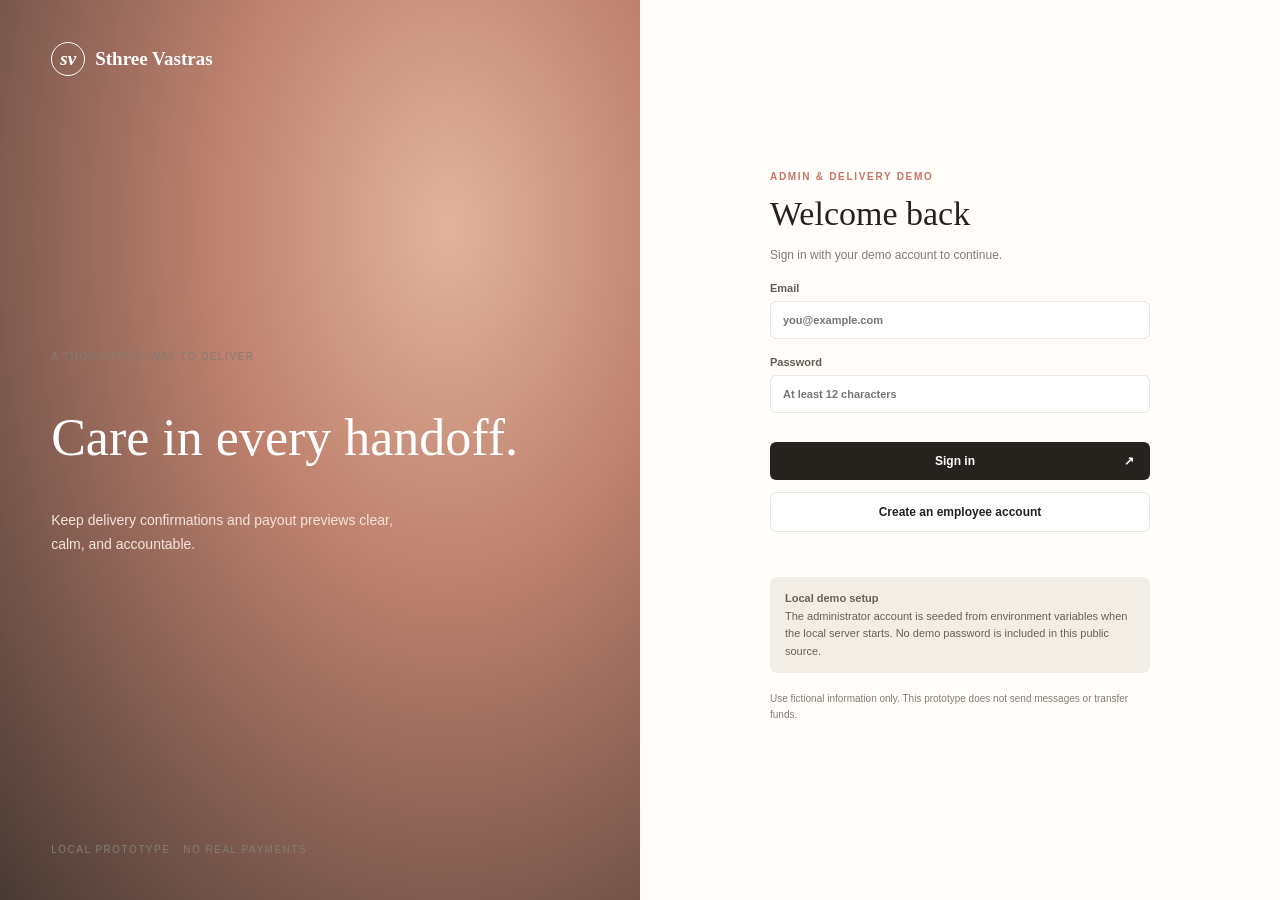
==== admin-prototype/public/index.html @ 9cb05a46 "Add admin and delivery demo interface" ====
<!doctype html><html lang="en"><head><meta charset="utf-8"><meta name="viewport" content="width=device-width,initial-scale=1"><meta name="theme-color" content="#f8f6f1"><title>Sthree Vastras · Admin & Delivery Demo</title><style>
:root{--ink:#26231f;--muted:#827d74;--cream:#f8f6f1;--paper:#fffefa;--line:#eae6dd;--rose:#c87364;--rose-pale:#f6e7e0;--green:#687558;--serif:Georgia,'Times New Roman',serif;--sans:Arial,sans-serif}*{box-sizing:border-box}body{margin:0;background:var(--cream);color:var(--ink);font:14px var(--sans)}button,input{font:inherit}button{cursor:pointer;color:inherit;border:0}button:focus-visible,input:focus-visible{outline:2px solid var(--rose);outline-offset:2px}.hidden{display:none!important}.brand{font:600 19px var(--serif);display:flex;gap:10px;align-items:center}.mark{border:1px solid;border-radius:50%;width:34px;height:34px;display:grid;place-items:center;font-style:italic}.auth{min-height:100vh;display:grid;grid-template-columns:1fr 1fr;background:var(--paper)}.art{padding:42px 8%;display:flex;flex-direction:column;justify-content:space-between;color:white;background:radial-gradient(ellipse at 70% 25%,#e2b49b,#bd806d 38%,#493a34 100%)}.art h1{font:52px/1.1 var(--serif);max-width:470px}.art p{color:#f5e5db;line-height:1.7;max-width:350px}.art .small{font-size:10px;letter-spacing:1.5px;text-transform:uppercase}.login-wrap{display:grid;place-items:center;padding:35px}.login{max-width:380px;width:100%}.eyebrow{font-size:10px;letter-spacing:1.7px;color:var(--rose);font-weight:bold}.login h2,.title{font:34px var(--serif);margin:12px 0 5px}.muted{color:var(--muted);line-height:1.7;font-size:12px}.label{display:block;font-size:11px;margin:17px 0;color:#615c54;font-weight:bold}.label input{display:block;width:100%;margin-top:7px;padding:12px;border:1px solid var(--line);background:white;border-radius:6px}.btn{padding:12px 16px;border-radius:6px;font-size:12px;font-weight:bold}.dark{background:var(--ink);color:white}.light{background:white;border:1px solid var(--line)}.rose{background:var(--rose);color:white}.danger{background:#f9e9e5;color:#9d4539}.full{width:100%;margin-top:12px}.demo-note,.notice{padding:13px 15px;background:#f3eee5;border-radius:7px;font-size:11px;color:#686055;line-height:1.6;margin:18px 0}.error{color:#a4473c;min-height:16px;font-size:11px}.shell{min-height:100vh}.side{position:fixed;inset:0 auto 0 0;width:230px;padding:25px 18px;background:#fbfaf6;border-right:1px solid var(--line);display:flex;flex-direction:column}.side .brand{margin:0 5px 38px}.nav{width:100%;padding:12px;border-radius:7px;background:transparent;text-align:left;margin:3px 0;color:#716c64;font-size:12px}.nav:hover,.nav.active{background:#f2eee6;color:var(--ink);font-weight:bold}.side-bottom{margin-top:auto;border-top:1px solid var(--line);padding-top:12px}.main{margin-left:230px}.top{height:66px;display:flex;align-items:center;justify-content:space-between;padding:0 4%;border-bottom:1px solid var(--line);background:#fffefa;position:sticky;top:0;z-index:2}.user-chip{font-size:11px;color:var(--muted)}.content{max-width:1160px;margin:auto;padding:36px 4%}.title{font-size:32px}.sub{color:var(--muted);font-size:12px;line-height:1.7;margin:0 0 22px}.grid{display:grid;grid-template-columns:repeat(3,1fr);gap:14px}.stat,.panel{background:var(--paper);border:1px solid var(--line);border-radius:8px;padding:20px}.stat span{color:var(--muted);font-size:11px}.stat strong{display:block;font:25px var(--serif);margin-top:10px}.cols{display:grid;grid-template-columns:1.1fr .9fr;gap:16px;margin-top:16px}.panel h3{font:19px var(--serif);margin:0 0 14px}.panel p{font-size:12px;line-height:1.8;color:var(--muted)}.table{width:100%;border-collapse:collapse;font-size:11px}.table td,.table th{text-align:left;padding:12px 8px;border-bottom:1px solid #f0ece5}.table th{color:var(--muted);font-weight:normal}.person{display:flex;align-items:center;gap:10px}.avatar{width:34px;height:34px;display:grid;place-items:center;border-radius:50%;background:var(--rose-pale);color:#884f43;font:16px var(--serif)}.person b,.person small{display:block}.person small{font-size:10px;color:var(--muted);margin-top:4px}.status{display:inline-block;padding:5px 8px;background:#eff1e8;border-radius:30px;color:#687558;font-size:10px}.list{display:grid;gap:10px}.delivery{padding:15px;border:1px solid var(--line);background:white;border-radius:8px;display:flex;align-items:center;gap:13px;text-align:left}.delivery:hover{border-color:var(--rose)}.delivery .info{flex:1}.delivery b,.delivery small{display:block}.delivery small{color:var(--muted);margin-top:5px;font-size:10px}.delivery .arrow{color:var(--rose);font-size:20px}.field{margin:15px 0}.field label{font-size:11px;font-weight:bold;color:#615c54}.field input{display:block;width:100%;max-width:420px;margin-top:7px;padding:12px;border:1px solid var(--line);border-radius:6px;background:white}.pin{max-width:250px!important;text-align:center;font-size:24px;letter-spacing:9px}.otp-wrap{max-width:420px;margin:20px auto;text-align:center}.keypad{display:grid;grid-template-columns:repeat(3,1fr);gap:8px;margin-top:17px}.keypad button{padding:14px;background:white;border:1px solid var(--line);border-radius:7px;font-size:17px}.keypad button:hover{background:#f5eee8}.badge{display:inline-block;background:var(--rose-pale);color:#884f43;border-radius:30px;padding:6px 9px;font-size:10px;font-weight:bold}.warning{border-left:3px solid var(--rose);padding:10px 13px;background:#fcf5f1;font-size:11px;line-height:1.65;color:#76534a;margin:15px 0}.toast{position:fixed;bottom:20px;left:50%;transform:translateX(-50%);padding:12px 17px;background:#2d2925;color:white;border-radius:6px;font-size:11px;z-index:5}.small{font-size:10px;color:var(--muted);line-height:1.6}.split{display:flex;align-items:center;gap:8px;margin:16px 0}.bar{height:12px;border-radius:10px;overflow:hidden;display:flex;flex:1;background:#eee}.bar i{background:#b87361}.bar b{background:#8c9774}.actions{display:flex;gap:8px;flex-wrap:wrap}.hamb{display:none}
@media(max-width:850px){.side{width:200px}.main{margin-left:200px}.cols{grid-template-columns:1fr}.grid{grid-template-columns:repeat(2,1fr)}}@media(max-width:640px){.auth{display:block}.art{display:none}.login-wrap{min-height:100vh;padding:22px}.side{display:none}.main{margin:0}.top{height:58px;padding:0 16px}.content{padding:24px 16px}.grid{grid-template-columns:1fr}.title{font-size:29px}.table th:nth-child(2),.table td:nth-child(2){display:none}.hamb{display:inline-block;background:transparent}.cols{grid-template-columns:1fr}}
</style></head><body>
<div id="auth" class="auth"><section class="art"><div class="brand"><span class="mark">sv</span>Sthree Vastras</div><div><span class="small">A thoughtful way to deliver</span><h1>Care in every handoff.</h1><p>Keep delivery confirmations and payout previews clear, calm, and accountable.</p></div><span class="small">Local prototype · no real payments</span></section><section class="login-wrap"><form id="login" class="login"><span class="eyebrow">ADMIN & DELIVERY DEMO</span><h2 id="authTitle">Welcome back</h2><p class="muted" id="authIntro">Sign in with your demo account to continue.</p><div id="nameWrap" class="hidden"><label class="label">Name<input name="name" autocomplete="name" maxlength="60" placeholder="Your name"></label></div><label class="label">Email<input name="email" type="email" required autocomplete="username" placeholder="you@example.com"></label><label class="label">Password<input name="password" type="password" required autocomplete="current-password" minlength="10" placeholder="At least 12 characters"></label><button class="btn dark full" id="authSubmit">Sign in <span style="float:right">↗</span></button><button class="btn light full" type="button" id="authMode">Create an employee account</button><p id="authError" class="error"></p><div id="adminNote" class="demo-note"><b>Local demo setup</b><br>The administrator account is seeded from environment variables when the local server starts. No demo password is included in this public source.</div><p class="small">Use fictional information only. This prototype does not send messages or transfer funds.</p></form></section></div>
<div id="shell" class="shell hidden"><aside class="side"><div class="brand"><span class="mark">sv</span>Sthree Vastras</div><button class="nav active" data-page="home">⌂ &nbsp; Home</button><button class="nav" data-page="deliveries">♧ &nbsp; Deliveries</button><button class="nav admin-only hidden" data-page="admin">▤ &nbsp; Admin people</button><button class="nav admin-only hidden" data-page="payout">◈ &nbsp; Payout settings</button><div class="side-bottom"><button class="nav" data-page="settings">⚙ &nbsp; Settings</button><button class="nav" id="logout">↪ &nbsp; Log out</button></div></aside><main class="main"><header class="top"><button class="hamb" id="menu">☰</button><span id="breadcrumb">Home</span><span class="user-chip" id="userChip"></span></header><div class="content" id="view"></div></main></div><div id="toast" class="toast hidden"></div>
<script>
const $=s=>document.querySelector(s), esc=s=>String(s??'').replace(/[&<>"']/g,c=>({'&':'&amp;','<':'&lt;','>':'&gt;','"':'&quot;',"'":'&#39;'}[c]));let me=null, page='home', challenge=null, typed='';
async function api(url,data){const r=await fetch(url,{method:data?'POST':'GET',headers:data?{'content-type':'application/json'}:{},body:data?JSON.stringify(data):undefined,credentials:'same-origin'});const d=await r.json();if(!r.ok)throw Error(d.error||'Something went wrong.');return d}function notify(s){const t=$('#toast');t.textContent=s;t.classList.remove('hidden');setTimeout(()=>t.classList.add('hidden'),2600)}function heading(t,d){return `<h1 class="title">${esc(t)}</h1><p class="sub">${esc(d)}</p>`}function nav(p){page=p;document.querySelectorAll('.nav[data-page]').forEach(b=>b.classList.toggle('active',b.dataset.page===p));render()}
function authUI(){const yes=!!me;$('#auth').classList.toggle('hidden',yes);$('#shell').classList.toggle('hidden',!yes);if(yes){$('#userChip').textContent=me.email+' · '+me.role;document.querySelectorAll('.admin-only').forEach(b=>b.classList.toggle('hidden',me.role!=='admin'));nav('home')}}
let signingUp=false;$('#authMode').onclick=()=>{signingUp=!signingUp;$('#nameWrap').classList.toggle('hidden',!signingUp);$('#authTitle').textContent=signingUp?'Create an account':'Welcome back';$('#authIntro').textContent=signingUp?'New accounts have employee access.':'Sign in with your demo account to continue.';$('#authSubmit').textContent=signingUp?'Create account ↗':'Sign in ↗';$('#authMode').textContent=signingUp?'Back to sign in':'Create an employee account';$('#adminNote').classList.toggle('hidden',signingUp);$('#login [name=password]').minLength=signingUp?12:10;$('#authError').textContent=''};$('#login').onsubmit=async e=>{e.preventDefault();$('#authError').textContent='';const f=new FormData(e.currentTarget);try{const d=await api(signingUp?'/api/signup':'/api/login',{name:f.get('name'),email:f.get('email'),password:f.get('password')});me=d.user;authUI()}catch(err){$('#authError').textContent=err.message}};
$('#logout').onclick=async()=>{try{await api('/api/logout',{})}catch{}me=null;challenge=null;authUI()};$('#menu').onclick=()=>$('.side').style.display=$('.side').style.display==='flex'?'none':'flex';document.querySelectorAll('.nav[data-page]').forEach(b=>b.onclick=()=>nav(b.dataset.page));
function render(){if(!me)return;$('#breadcrumb').textContent=page==='otp'?'Confirm delivery':page==='admin'?'Admin · People':page==='payout'?'Payout settings':page[0].toUpperCase()+page.slice(1);const v=$('#view');if(page==='home'){v.innerHTML=heading('Good day, '+(me.role==='admin'?'administrator':'team member'),'A quick view of your delivery work and demo payout rules.')+`<div class="grid"><div class="stat"><span>Deliveries in progress</span><strong>03</strong></div><div class="stat"><span>OTP confirmations</span><strong>Demo only</strong></div><div class="stat"><span>Payment status</span><strong>Not connected</strong></div></div><div class="cols"><section class="panel"><h3>Today’s deliveries</h3><div id="homeList" class="list"><span class="small">Loading demo deliveries…</span></div><br><button class="btn light" onclick="nav('deliveries')">View all deliveries ↗</button></section><section class="panel"><h3>Demo payout rule</h3><span class="badge">DEMO ONLY</span><div class="split"><span>Admin 90%</span><div class="bar"><i style="width:90%"></i><b style="width:10%"></b></div><span>10%</span></div><p>This preview shows an example allocation only. It does not calculate or move real money.</p><button class="btn light" onclick="nav('payout')">View payout settings</button></section></div>`;loadHome()}
else if(page==='deliveries'){v.innerHTML=heading('Delivery people','Choose a delivery to start its simulated OTP confirmation.')+`<div class="notice"><b>Simulation:</b> no SMS or email is sent. A demo code appears here for local testing.</div><div class="list" id="deliveryList"><span class="small">Loading demo deliveries…</span></div>`;loadDeliveries('deliveryList')}
else if(page==='otp'){if(!challenge){nav('deliveries');return}v.innerHTML=heading('Confirm handoff',`Enter the demo OTP for ${challenge.person.name}.`)+`<section class="panel otp-wrap"><span class="badge">DEMO CODE: ${esc(challenge.demoCode||'Unavailable')}</span><p class="muted">This code is shown only in local demo mode. No message is sent.</p><div class="field"><input id="pin" class="pin" inputmode="numeric" maxlength="6" aria-label="Six digit demo code" placeholder="••••••" value="${esc(typed)}"></div><div class="keypad">${['1','2','3','4','5','6','7','8','9','⌫','0','Clear'].map(k=>`<button type="button" data-key="${k}">${k}</button>`).join('')}</div><div class="actions" style="justify-content:center;margin-top:14px"><button class="btn dark" id="confirm">Confirm delivery</button><button class="btn light" id="cancelOtp">Cancel</button></div><p class="error" id="otpError"></p></section>`;document.querySelectorAll('[data-key]').forEach(b=>b.onclick=()=>{const k=b.dataset.key;if(k==='Clear')typed='';else if(k==='⌫')typed=typed.slice(0,-1);else if(typed.length<6)typed+=k;$('#pin').value=typed});$('#pin').oninput=e=>{typed=e.target.value.replace(/\D/g,'').slice(0,6);e.target.value=typed};$('#cancelOtp').onclick=()=>{challenge=null;typed='';nav('deliveries')};$('#confirm').onclick=async()=>{try{await api('/api/otp/verify',{id:challenge.id,code:typed});challenge=null;typed='';nav('home');notify('Demo delivery confirmed.')}catch(err){$('#otpError').textContent=err.message}}}
else if(page==='admin'){if(me.role!=='admin'){nav('home');return}v.innerHTML=heading('People & access','Review demo accounts and suspend access when needed.')+`<div class="warning">Admin actions are enforced by the local server for this prototype. Account records are in memory and reset when it restarts.</div><section class="panel"><h3>Registered people</h3><div id="peopleTable">Loading…</div></section>`;loadPeople()}
else if(page==='payout'){if(me.role!=='admin'){nav('home');return}v.innerHTML=heading('Payout settings','A non-sensitive preview of the demo payout destination.')+`<div class="grid"><div class="stat"><span>Admin allocation</span><strong>90%</strong></div><div class="stat"><span>Employee allocation</span><strong>10%</strong></div><div class="stat"><span>Transfer status</span><strong>Disabled</strong></div></div><div class="cols"><section class="panel"><h3>Demo destination</h3><span class="badge">PLACEHOLDER ONLY</span><p>Bank partner<br><b>Demo Bank</b><br>Account ending ···· <b>4829</b></p><div class="field"><label for="last4">Change displayed last four digits</label><input id="last4" maxlength="4" inputmode="numeric" placeholder="4 digits only"></div><button id="saveLast4" class="btn dark">Save demo display</button><p id="saveInfo" class="small">Only the last four display digits are kept in server memory. No full account number, routing code, or bank credentials are accepted.</p></section><section class="panel"><h3>Example allocation</h3><div class="split"><span>Admin 90%</span><div class="bar"><i style="width:90%"></i><b style="width:10%"></b></div><span>Employee 10%</span></div><p>The split is a demonstration rule. No transfer, payout instruction, or payment-provider request is made.</p><button class="btn light" id="provider">Payment provider placeholder</button></section></div>`;$('#saveLast4').onclick=async()=>{try{const val=$('#last4').value;if(!/^\d{4}$/.test(val))throw Error('Enter exactly four digits.');const d=await api('/api/payout/last4',{last4:val});$('#saveInfo').textContent='Demo display updated to •••• '+d.last4+'. This value is held in memory only.';notify('Demo display updated.')}catch(err){$('#saveInfo').textContent=err.message}};$('#provider').onclick=()=>notify('Connect a regulated payment provider on a secure backend.')}
else if(page==='settings'){v.innerHTML=heading('Settings','Switch accounts or end this session.')+`<div class="cols"><section class="panel"><h3>Current account</h3><p>${esc(me.email)}<br>Role: ${esc(me.role)}</p><button class="btn light" id="switch">Switch account</button></section><section class="panel"><h3>Session</h3><p>Secure, HTTP-only local session cookie. Account data is held in memory and cleared when the server stops.</p><button class="btn danger" id="logout2">Log out</button></section></div>`;$('#switch').onclick=()=>$('#logout').click();$('#logout2').onclick=()=>$('#logout').click()}}
function deliveryCard(d){return `<button class="delivery" data-delivery="${esc(d.id)}"><span class="avatar">${esc(d.name[0])}</span><span class="info"><b>${esc(d.name)}</b><small>${esc(d.item)} · ${esc(d.state)}</small></span><span class="arrow">›</span></button>`}
async function loadDeliveries(target){try{const d=await api('/api/deliveries');const el=$('#'+target);if(el)el.innerHTML=d.deliveries.map(deliveryCard).join('');document.querySelectorAll('[data-delivery]').forEach(b=>b.onclick=async()=>{try{challenge=await api('/api/otp/start',{id:b.dataset.delivery});typed='';nav('otp')}catch(err){notify(err.message)}})}catch(err){notify(err.message)}}
async function loadHome(){try{const d=await api('/api/deliveries');$('#homeList').innerHTML=d.deliveries.slice(0,2).map(deliveryCard).join('');document.querySelectorAll('[data-delivery]').forEach(b=>b.onclick=async()=>{try{challenge=await api('/api/otp/start',{id:b.dataset.delivery});typed='';nav('otp')}catch(err){notify(err.message)}})}catch{}}
async function loadPeople(){try{const d=await api('/api/admin/people');$('#peopleTable').innerHTML=`<table class="table"><thead><tr><th>Person</th><th>Role</th><th>Status</th><th>Action</th></tr></thead><tbody>${d.people.map(u=>`<tr><td>${esc(u.email)}</td><td>${esc(u.role)}</td><td>${u.banned?'Suspended':'Active'}</td><td>${u.role==='admin'?'—':`<button class="btn ${u.banned?'light':'danger'}" data-ban="${esc(u.email)}" data-next="${u.banned?'false':'true'}">${u.banned?'Restore':'Ban'}</button>`}</td></tr>`).join('')}</tbody></table>`;document.querySelectorAll('[data-ban]').forEach(b=>b.onclick=async()=>{if(!confirm((b.dataset.next==='true'?'Ban ':'Restore ')+b.dataset.ban+'?'))return;try{await api('/api/admin/ban',{email:b.dataset.ban,banned:b.dataset.next==='true'});loadPeople()}catch(e){notify(e.message)}})}catch(e){$('#peopleTable').textContent=e.message}}
(async()=>{try{const d=await api('/api/me');me=d.user;authUI()}catch{}})();
</script></body></html>
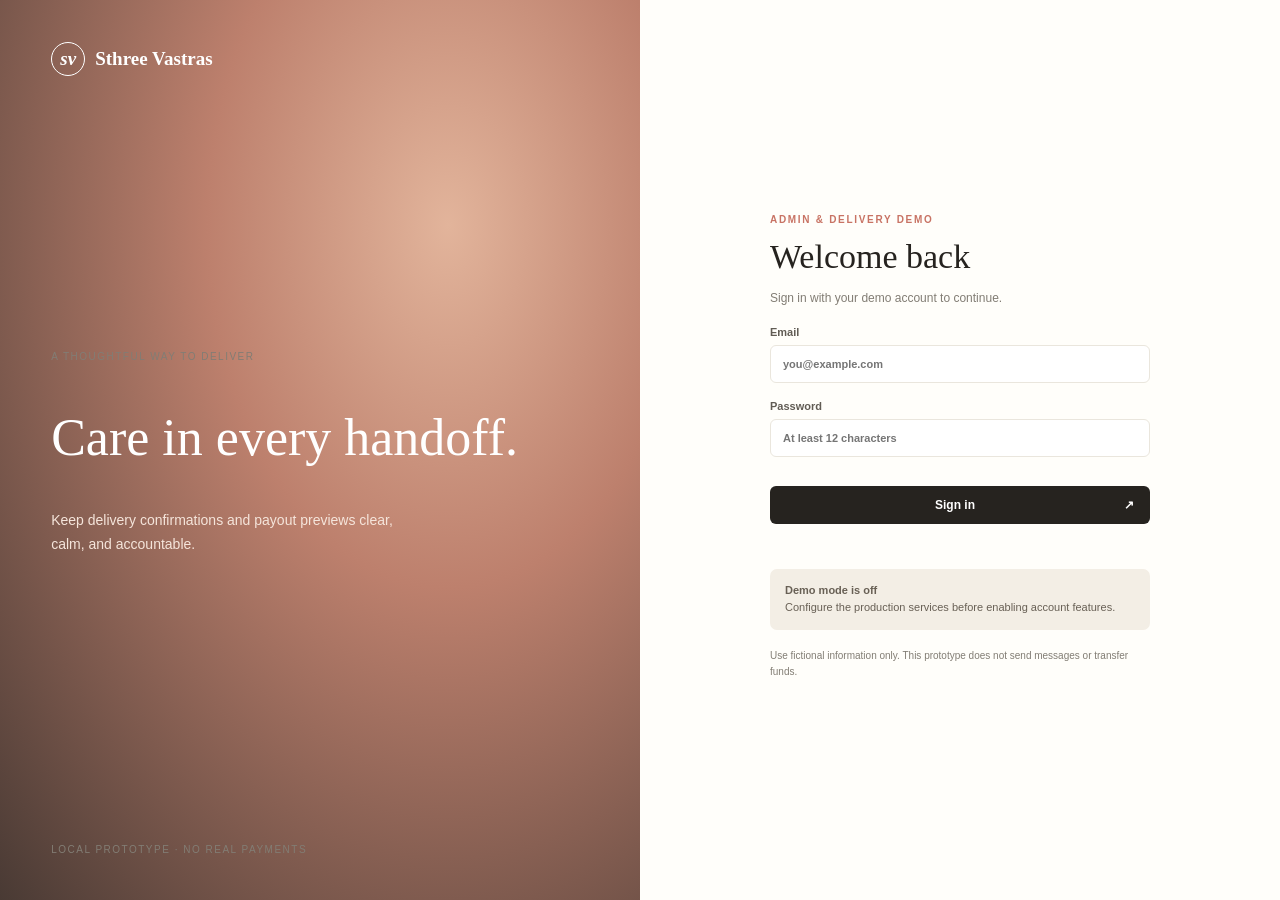
==== commit 6fbe3af5: "Add safe hosted payout account setup" ====
--- a/admin-prototype/public/index.html
+++ b/admin-prototype/public/index.html
@@ -1,20 +1,30 @@
 <!doctype html><html lang="en"><head><meta charset="utf-8"><meta name="viewport" content="width=device-width,initial-scale=1"><meta name="theme-color" content="#f8f6f1"><title>Sthree Vastras · Admin & Delivery Demo</title><style>
-:root{--ink:#26231f;--muted:#827d74;--cream:#f8f6f1;--paper:#fffefa;--line:#eae6dd;--rose:#c87364;--rose-pale:#f6e7e0;--green:#687558;--serif:Georgia,'Times New Roman',serif;--sans:Arial,sans-serif}*{box-sizing:border-box}body{margin:0;background:var(--cream);color:var(--ink);font:14px var(--sans)}button,input{font:inherit}button{cursor:pointer;color:inherit;border:0}button:focus-visible,input:focus-visible{outline:2px solid var(--rose);outline-offset:2px}.hidden{display:none!important}.brand{font:600 19px var(--serif);display:flex;gap:10px;align-items:center}.mark{border:1px solid;border-radius:50%;width:34px;height:34px;display:grid;place-items:center;font-style:italic}.auth{min-height:100vh;display:grid;grid-template-columns:1fr 1fr;background:var(--paper)}.art{padding:42px 8%;display:flex;flex-direction:column;justify-content:space-between;color:white;background:radial-gradient(ellipse at 70% 25%,#e2b49b,#bd806d 38%,#493a34 100%)}.art h1{font:52px/1.1 var(--serif);max-width:470px}.art p{color:#f5e5db;line-height:1.7;max-width:350px}.art .small{font-size:10px;letter-spacing:1.5px;text-transform:uppercase}.login-wrap{display:grid;place-items:center;padding:35px}.login{max-width:380px;width:100%}.eyebrow{font-size:10px;letter-spacing:1.7px;color:var(--rose);font-weight:bold}.login h2,.title{font:34px var(--serif);margin:12px 0 5px}.muted{color:var(--muted);line-height:1.7;font-size:12px}.label{display:block;font-size:11px;margin:17px 0;color:#615c54;font-weight:bold}.label input{display:block;width:100%;margin-top:7px;padding:12px;border:1px solid var(--line);background:white;border-radius:6px}.btn{padding:12px 16px;border-radius:6px;font-size:12px;font-weight:bold}.dark{background:var(--ink);color:white}.light{background:white;border:1px solid var(--line)}.rose{background:var(--rose);color:white}.danger{background:#f9e9e5;color:#9d4539}.full{width:100%;margin-top:12px}.demo-note,.notice{padding:13px 15px;background:#f3eee5;border-radius:7px;font-size:11px;color:#686055;line-height:1.6;margin:18px 0}.error{color:#a4473c;min-height:16px;font-size:11px}.shell{min-height:100vh}.side{position:fixed;inset:0 auto 0 0;width:230px;padding:25px 18px;background:#fbfaf6;border-right:1px solid var(--line);display:flex;flex-direction:column}.side .brand{margin:0 5px 38px}.nav{width:100%;padding:12px;border-radius:7px;background:transparent;text-align:left;margin:3px 0;color:#716c64;font-size:12px}.nav:hover,.nav.active{background:#f2eee6;color:var(--ink);font-weight:bold}.side-bottom{margin-top:auto;border-top:1px solid var(--line);padding-top:12px}.main{margin-left:230px}.top{height:66px;display:flex;align-items:center;justify-content:space-between;padding:0 4%;border-bottom:1px solid var(--line);background:#fffefa;position:sticky;top:0;z-index:2}.user-chip{font-size:11px;color:var(--muted)}.content{max-width:1160px;margin:auto;padding:36px 4%}.title{font-size:32px}.sub{color:var(--muted);font-size:12px;line-height:1.7;margin:0 0 22px}.grid{display:grid;grid-template-columns:repeat(3,1fr);gap:14px}.stat,.panel{background:var(--paper);border:1px solid var(--line);border-radius:8px;padding:20px}.stat span{color:var(--muted);font-size:11px}.stat strong{display:block;font:25px var(--serif);margin-top:10px}.cols{display:grid;grid-template-columns:1.1fr .9fr;gap:16px;margin-top:16px}.panel h3{font:19px var(--serif);margin:0 0 14px}.panel p{font-size:12px;line-height:1.8;color:var(--muted)}.table{width:100%;border-collapse:collapse;font-size:11px}.table td,.table th{text-align:left;padding:12px 8px;border-bottom:1px solid #f0ece5}.table th{color:var(--muted);font-weight:normal}.person{display:flex;align-items:center;gap:10px}.avatar{width:34px;height:34px;display:grid;place-items:center;border-radius:50%;background:var(--rose-pale);color:#884f43;font:16px var(--serif)}.person b,.person small{display:block}.person small{font-size:10px;color:var(--muted);margin-top:4px}.status{display:inline-block;padding:5px 8px;background:#eff1e8;border-radius:30px;color:#687558;font-size:10px}.list{display:grid;gap:10px}.delivery{padding:15px;border:1px solid var(--line);background:white;border-radius:8px;display:flex;align-items:center;gap:13px;text-align:left}.delivery:hover{border-color:var(--rose)}.delivery .info{flex:1}.delivery b,.delivery small{display:block}.delivery small{color:var(--muted);margin-top:5px;font-size:10px}.delivery .arrow{color:var(--rose);font-size:20px}.field{margin:15px 0}.field label{font-size:11px;font-weight:bold;color:#615c54}.field input{display:block;width:100%;max-width:420px;margin-top:7px;padding:12px;border:1px solid var(--line);border-radius:6px;background:white}.pin{max-width:250px!important;text-align:center;font-size:24px;letter-spacing:9px}.otp-wrap{max-width:420px;margin:20px auto;text-align:center}.keypad{display:grid;grid-template-columns:repeat(3,1fr);gap:8px;margin-top:17px}.keypad button{padding:14px;background:white;border:1px solid var(--line);border-radius:7px;font-size:17px}.keypad button:hover{background:#f5eee8}.badge{display:inline-block;background:var(--rose-pale);color:#884f43;border-radius:30px;padding:6px 9px;font-size:10px;font-weight:bold}.warning{border-left:3px solid var(--rose);padding:10px 13px;background:#fcf5f1;font-size:11px;line-height:1.65;color:#76534a;margin:15px 0}.toast{position:fixed;bottom:20px;left:50%;transform:translateX(-50%);padding:12px 17px;background:#2d2925;color:white;border-radius:6px;font-size:11px;z-index:5}.small{font-size:10px;color:var(--muted);line-height:1.6}.split{display:flex;align-items:center;gap:8px;margin:16px 0}.bar{height:12px;border-radius:10px;overflow:hidden;display:flex;flex:1;background:#eee}.bar i{background:#b87361}.bar b{background:#8c9774}.actions{display:flex;gap:8px;flex-wrap:wrap}.hamb{display:none}
+:root{--ink:#26231f;--muted:#827d74;--cream:#f8f6f1;--paper:#fffefa;--line:#eae6dd;--rose:#c87364;--rose-pale:#f6e7e0;--green:#687558;--serif:Georgia,'Times New Roman',serif;--sans:Arial,sans-serif}*{box-sizing:border-box}body{margin:0;background:var(--cream);color:var(--ink);font:14px var(--sans)}button,input{font:inherit}button{cursor:pointer;color:inherit;border:0}button:focus-visible,input:focus-visible{outline:2px solid var(--rose);outline-offset:2px}.hidden{display:none!important}.brand{font:600 19px var(--serif);display:flex;gap:10px;align-items:center}.mark{border:1px solid;border-radius:50%;width:34px;height:34px;display:grid;place-items:center;font-style:italic}.auth{min-height:100vh;display:grid;grid-template-columns:1fr 1fr;background:var(--paper)}.art{padding:42px 8%;display:flex;flex-direction:column;justify-content:space-between;color:white;background:radial-gradient(ellipse at 70% 25%,#e2b49b,#bd806d 38%,#493a34 100%)}.art h1{font:52px/1.1 var(--serif);max-width:470px}.art p{color:#f5e5db;line-height:1.7;max-width:350px}.art .small{font-size:10px;letter-spacing:1.5px;text-transform:uppercase}.login-wrap{display:grid;place-items:center;padding:35px}.login{max-width:380px;width:100%}.eyebrow{font-size:10px;letter-spacing:1.7px;color:var(--rose);font-weight:bold}.login h2,.title{font:34px var(--serif);margin:12px 0 5px}.muted{color:var(--muted);line-height:1.7;font-size:12px}.label{display:block;font-size:11px;margin:17px 0;color:#615c54;font-weight:bold}.label input{display:block;width:100%;margin-top:7px;padding:12px;border:1px solid var(--line);background:white;border-radius:6px}.btn{padding:12px 16px;border-radius:6px;font-size:12px;font-weight:bold}.dark{background:var(--ink);color:white}.light{background:white;border:1px solid var(--line)}.rose{background:var(--rose);color:white}.danger{background:#f9e9e5;color:#9d4539}.full{width:100%;margin-top:12px}.demo-note,.notice{padding:13px 15px;background:#f3eee5;border-radius:7px;font-size:11px;color:#686055;line-height:1.6;margin:18px 0}.error{color:#a4473c;min-height:16px;font-size:11px}.shell{min-height:100vh}.side{position:fixed;inset:0 auto 0 0;width:230px;padding:25px 18px;background:#fbfaf6;border-right:1px solid var(--line);display:flex;flex-direction:column}.side .brand{margin:0 5px 38px}.nav{width:100%;padding:12px;border-radius:7px;background:transparent;text-align:left;margin:3px 0;color:#716c64;font-size:12px}.nav:hover,.nav.active{background:#f2eee6;color:var(--ink);font-weight:bold}.side-bottom{margin-top:auto;border-top:1px solid var(--line);padding-top:12px}.main{margin-left:230px}.top{height:66px;display:flex;align-items:center;justify-content:space-between;padding:0 4%;border-bottom:1px solid var(--line);background:#fffefa;position:sticky;top:0;z-index:2}.user-chip{font-size:11px;color:var(--muted)}.content{max-width:1160px;margin:auto;padding:36px 4%}.title{font-size:32px}.sub{color:var(--muted);font-size:12px;line-height:1.7;margin:0 0 22px}.grid{display:grid;grid-template-columns:repeat(3,1fr);gap:14px}.stat,.panel{background:var(--paper);border:1px solid var(--line);border-radius:8px;padding:20px}.stat span{color:var(--muted);font-size:11px}.stat strong{display:block;font:25px var(--serif);margin-top:10px}.cols{display:grid;grid-template-columns:1.1fr .9fr;gap:16px;margin-top:16px}.panel h3{font:19px var(--serif);margin:0 0 14px}.panel p{font-size:12px;line-height:1.8;color:var(--muted)}.table{width:100%;border-collapse:collapse;font-size:11px}.table td,.table th{text-align:left;padding:12px 8px;border-bottom:1px solid #f0ece5}.table th{color:var(--muted);font-weight:normal}.person{display:flex;align-items:center;gap:10px}.avatar{width:34px;height:34px;display:grid;place-items:center;border-radius:50%;background:var(--rose-pale);color:#884f43;font:16px var(--serif)}.person b,.person small{display:block}.person small{font-size:10px;color:var(--muted);margin-top:4px}.status{display:inline-block;padding:5px 8px;background:#eff1e8;border-radius:30px;color:#687558;font-size:10px}.list{display:grid;gap:10px}.delivery{padding:15px;border:1px solid var(--line);background:white;border-radius:8px;display:flex;align-items:center;gap:13px;text-align:left}.delivery:hover{border-color:var(--rose)}.delivery .info{flex:1}.delivery b,.delivery small{display:block}.delivery small{color:var(--muted);margin-top:5px;font-size:10px}.delivery .arrow{color:var(--rose);font-size:20px}.field{margin:15px 0}.field label{font-size:11px;font-weight:bold;color:#615c54}.field input{display:block;width:100%;max-width:420px;margin-top:7px;padding:12px;border:1px solid var(--line);border-radius:6px;background:white}.pin{max-width:250px!important;text-align:center;font-size:24px;letter-spacing:9px}.otp-wrap{max-width:420px;margin:20px auto;text-align:center}.keypad{display:grid;grid-template-columns:repeat(3,1fr);gap:8px;margin-top:17px}.keypad button{padding:14px;background:white;border:1px solid var(--line);border-radius:7px;font-size:17px}.keypad button:hover{background:#f5eee8}.acct-type.active{background:var(--ink);color:white}.badge{display:inline-block;background:var(--rose-pale);color:#884f43;border-radius:30px;padding:6px 9px;font-size:10px;font-weight:bold}.warning{border-left:3px solid var(--rose);padding:10px 13px;background:#fcf5f1;font-size:11px;line-height:1.65;color:#76534a;margin:15px 0}.toast{position:fixed;bottom:20px;left:50%;transform:translateX(-50%);padding:12px 17px;background:#2d2925;color:white;border-radius:6px;font-size:11px;z-index:5}.small{font-size:10px;color:var(--muted);line-height:1.6}.split{display:flex;align-items:center;gap:8px;margin:16px 0}.bar{height:12px;border-radius:10px;overflow:hidden;display:flex;flex:1;background:#eee}.bar i{background:#b87361}.bar b{background:#8c9774}.actions{display:flex;gap:8px;flex-wrap:wrap}.hamb{display:none}
 @media(max-width:850px){.side{width:200px}.main{margin-left:200px}.cols{grid-template-columns:1fr}.grid{grid-template-columns:repeat(2,1fr)}}@media(max-width:640px){.auth{display:block}.art{display:none}.login-wrap{min-height:100vh;padding:22px}.side{display:none}.main{margin:0}.top{height:58px;padding:0 16px}.content{padding:24px 16px}.grid{grid-template-columns:1fr}.title{font-size:29px}.table th:nth-child(2),.table td:nth-child(2){display:none}.hamb{display:inline-block;background:transparent}.cols{grid-template-columns:1fr}}
-</style></head><body>
+</style></head><body data-runtime-mode="__MODE__">
 <div id="auth" class="auth"><section class="art"><div class="brand"><span class="mark">sv</span>Sthree Vastras</div><div><span class="small">A thoughtful way to deliver</span><h1>Care in every handoff.</h1><p>Keep delivery confirmations and payout previews clear, calm, and accountable.</p></div><span class="small">Local prototype · no real payments</span></section><section class="login-wrap"><form id="login" class="login"><span class="eyebrow">ADMIN & DELIVERY DEMO</span><h2 id="authTitle">Welcome back</h2><p class="muted" id="authIntro">Sign in with your demo account to continue.</p><div id="nameWrap" class="hidden"><label class="label">Name<input name="name" autocomplete="name" maxlength="60" placeholder="Your name"></label></div><label class="label">Email<input name="email" type="email" required autocomplete="username" placeholder="you@example.com"></label><label class="label">Password<input name="password" type="password" required autocomplete="current-password" minlength="10" placeholder="At least 12 characters"></label><button class="btn dark full" id="authSubmit">Sign in <span style="float:right">↗</span></button><button class="btn light full" type="button" id="authMode">Create an employee account</button><p id="authError" class="error"></p><div id="adminNote" class="demo-note"><b>Local demo setup</b><br>The administrator account is seeded from environment variables when the local server starts. No demo password is included in this public source.</div><p class="small">Use fictional information only. This prototype does not send messages or transfer funds.</p></form></section></div>
-<div id="shell" class="shell hidden"><aside class="side"><div class="brand"><span class="mark">sv</span>Sthree Vastras</div><button class="nav active" data-page="home">⌂ &nbsp; Home</button><button class="nav" data-page="deliveries">♧ &nbsp; Deliveries</button><button class="nav admin-only hidden" data-page="admin">▤ &nbsp; Admin people</button><button class="nav admin-only hidden" data-page="payout">◈ &nbsp; Payout settings</button><div class="side-bottom"><button class="nav" data-page="settings">⚙ &nbsp; Settings</button><button class="nav" id="logout">↪ &nbsp; Log out</button></div></aside><main class="main"><header class="top"><button class="hamb" id="menu">☰</button><span id="breadcrumb">Home</span><span class="user-chip" id="userChip"></span></header><div class="content" id="view"></div></main></div><div id="toast" class="toast hidden"></div>
+<div id="shell" class="shell hidden"><aside class="side"><div class="brand"><span class="mark">sv</span>Sthree Vastras</div><button class="nav active" data-page="home">⌂ &nbsp; Home</button><button class="nav" data-page="deliveries">♧ &nbsp; Deliveries</button><button class="nav admin-only hidden" data-page="admin">▤ &nbsp; Admin people</button><button class="nav" data-page="payout">◈ &nbsp; Bank account</button><div class="side-bottom"><button class="nav" data-page="settings">⚙ &nbsp; Settings</button><button class="nav" id="logout">↪ &nbsp; Log out</button></div></aside><main class="main"><header class="top"><button class="hamb" id="menu">☰</button><span id="breadcrumb">Home</span><span class="user-chip" id="userChip"></span></header><div class="content" id="view"></div></main></div><div id="toast" class="toast hidden"></div>
 <script>
-const $=s=>document.querySelector(s), esc=s=>String(s??'').replace(/[&<>"']/g,c=>({'&':'&amp;','<':'&lt;','>':'&gt;','"':'&quot;',"'":'&#39;'}[c]));let me=null, page='home', challenge=null, typed='';
+const $=s=>document.querySelector(s), esc=s=>String(s??'').replace(/[&<>"']/g,c=>({'&':'&amp;','<':'&lt;','>':'&gt;','"':'&quot;',"'":'&#39;'}[c]));const mode=document.body.dataset.runtimeMode;const isDemo=mode==='local-demo';let me=null,page='home',challenge=null,typed='';if(!isDemo){$('#authMode').classList.add('hidden');$('#adminNote').innerHTML=mode==='production'?'<b>Production mode</b><br>Use the production administrator account. Payment, delivery, and account services still require provider setup.':'<b>Demo mode is off</b><br>Configure the production services before enabling account features.'}
 async function api(url,data){const r=await fetch(url,{method:data?'POST':'GET',headers:data?{'content-type':'application/json'}:{},body:data?JSON.stringify(data):undefined,credentials:'same-origin'});const d=await r.json();if(!r.ok)throw Error(d.error||'Something went wrong.');return d}function notify(s){const t=$('#toast');t.textContent=s;t.classList.remove('hidden');setTimeout(()=>t.classList.add('hidden'),2600)}function heading(t,d){return `<h1 class="title">${esc(t)}</h1><p class="sub">${esc(d)}</p>`}function nav(p){page=p;document.querySelectorAll('.nav[data-page]').forEach(b=>b.classList.toggle('active',b.dataset.page===p));render()}
-function authUI(){const yes=!!me;$('#auth').classList.toggle('hidden',yes);$('#shell').classList.toggle('hidden',!yes);if(yes){$('#userChip').textContent=me.email+' · '+me.role;document.querySelectorAll('.admin-only').forEach(b=>b.classList.toggle('hidden',me.role!=='admin'));nav('home')}}
+function authUI(){const yes=!!me;$('#auth').classList.toggle('hidden',yes);$('#shell').classList.toggle('hidden',!yes);if(yes){$('#userChip').textContent=me.email+' · '+me.role;document.querySelectorAll('.admin-only').forEach(b=>b.classList.toggle('hidden',!isDemo||me.role!=='admin'));if(!isDemo)document.querySelector('[data-page=deliveries]').classList.add('hidden');nav('home')}}
 let signingUp=false;$('#authMode').onclick=()=>{signingUp=!signingUp;$('#nameWrap').classList.toggle('hidden',!signingUp);$('#authTitle').textContent=signingUp?'Create an account':'Welcome back';$('#authIntro').textContent=signingUp?'New accounts have employee access.':'Sign in with your demo account to continue.';$('#authSubmit').textContent=signingUp?'Create account ↗':'Sign in ↗';$('#authMode').textContent=signingUp?'Back to sign in':'Create an employee account';$('#adminNote').classList.toggle('hidden',signingUp);$('#login [name=password]').minLength=signingUp?12:10;$('#authError').textContent=''};$('#login').onsubmit=async e=>{e.preventDefault();$('#authError').textContent='';const f=new FormData(e.currentTarget);try{const d=await api(signingUp?'/api/signup':'/api/login',{name:f.get('name'),email:f.get('email'),password:f.get('password')});me=d.user;authUI()}catch(err){$('#authError').textContent=err.message}};
 $('#logout').onclick=async()=>{try{await api('/api/logout',{})}catch{}me=null;challenge=null;authUI()};$('#menu').onclick=()=>$('.side').style.display=$('.side').style.display==='flex'?'none':'flex';document.querySelectorAll('.nav[data-page]').forEach(b=>b.onclick=()=>nav(b.dataset.page));
-function render(){if(!me)return;$('#breadcrumb').textContent=page==='otp'?'Confirm delivery':page==='admin'?'Admin · People':page==='payout'?'Payout settings':page[0].toUpperCase()+page.slice(1);const v=$('#view');if(page==='home'){v.innerHTML=heading('Good day, '+(me.role==='admin'?'administrator':'team member'),'A quick view of your delivery work and demo payout rules.')+`<div class="grid"><div class="stat"><span>Deliveries in progress</span><strong>03</strong></div><div class="stat"><span>OTP confirmations</span><strong>Demo only</strong></div><div class="stat"><span>Payment status</span><strong>Not connected</strong></div></div><div class="cols"><section class="panel"><h3>Today’s deliveries</h3><div id="homeList" class="list"><span class="small">Loading demo deliveries…</span></div><br><button class="btn light" onclick="nav('deliveries')">View all deliveries ↗</button></section><section class="panel"><h3>Demo payout rule</h3><span class="badge">DEMO ONLY</span><div class="split"><span>Admin 90%</span><div class="bar"><i style="width:90%"></i><b style="width:10%"></b></div><span>10%</span></div><p>This preview shows an example allocation only. It does not calculate or move real money.</p><button class="btn light" onclick="nav('payout')">View payout settings</button></section></div>`;loadHome()}
+function homePage(v){
+if(!isDemo){v.innerHTML=heading(me.role==='admin'?'Administrator setup':'Account setup','Live services are not connected yet.')+`<div class="notice"><b>Demo mode is off.</b><br>No sample deliveries or test payout splits are shown. Connect identity storage, delivery messaging, and the payment provider before enabling these actions.</div><div class="grid"><div class="stat"><span>Delivery service</span><strong>Not connected</strong></div><div class="stat"><span>Bank onboarding</span><strong>Not connected</strong></div><div class="stat"><span>Transfers</span><strong>Disabled</strong></div></div>`;return}
+v.innerHTML=heading('Good day, '+(me.role==='admin'?'administrator':'team member'),'A quick view of your delivery work and demo payout rules.')+`<div class="grid"><div class="stat"><span>Deliveries in progress</span><strong>03</strong></div><div class="stat"><span>OTP confirmations</span><strong>Demo only</strong></div><div class="stat"><span>Payment status</span><strong>Not connected</strong></div></div><div class="cols"><section class="panel"><h3>Today’s deliveries</h3><div id="homeList" class="list"><span class="small">Loading demo deliveries…</span></div><br><button class="btn light" onclick="nav('deliveries')">View all deliveries ↗</button></section><section class="panel"><h3>Demo payout rule</h3><span class="badge">DEMO ONLY</span><div class="split"><span>Admin 90%</span><div class="bar"><i style="width:90%"></i><b style="width:10%"></b></div><span>10%</span></div><p>This preview shows an example allocation only. It does not calculate or move real money.</p><button class="btn light" onclick="nav('payout')">View payout settings</button></section></div>`;loadHome()
+}
+function payoutPage(v){
+let accountType='savings';const isAdmin=me.role==='admin';
+v.innerHTML=heading('Bank account','Choose the account type. Bank details will be entered with the payment provider after secure onboarding is connected.')+`<div class="cols"><section class="panel"><span class="badge">PROVIDER-HOSTED SETUP</span><h3 style="margin-top:14px">Add a payout account</h3><p>Select the type of bank account to connect:</p><div class="actions"><button type="button" class="btn acct-type active" data-type="savings">Savings account</button><button type="button" class="btn acct-type" data-type="current">Current account</button></div><p id="accountTypeNote" class="small">Savings account selected.</p><button id="connectPayout" class="btn dark" disabled>Continue to secure setup ↗</button><p class="warning">Hosted account setup is not connected yet. This app does not collect or save account numbers or IFSC details.</p></section><section class="panel"><h3>${isDemo?'Demo payout illustration':'Payout setup'}</h3>${isDemo?`<span class="badge">DEMO ONLY</span><div class="split"><span>Admin 90%</span><div class="bar"><i style="width:90%"></i><b style="width:10%"></b></div><span>Employee 10%</span></div><p>This split is display-only. No payment or transfer is made.</p>`:`<span class="badge">NOT ENABLED</span><p>Production payout shares and transfers are not configured. No money will move.</p>`}<p class="small">${isAdmin?'This account would receive the administrator share once a payment provider and payout rules are configured.':'This account would receive the employee share once a payment provider and payout rules are configured.'}</p></section></div>`;
+document.querySelectorAll('[data-type]').forEach(b=>b.onclick=()=>{accountType=b.dataset.type;document.querySelectorAll('[data-type]').forEach(x=>x.classList.toggle('active',x===b));$('#accountTypeNote').textContent=(accountType==='savings'?'Savings':'Current')+' account selected.'})
+}
+
+function render(){if(!me)return;$('#breadcrumb').textContent=page==='otp'?'Confirm delivery':page==='admin'?'Admin · People':page==='payout'?'Bank account':page[0].toUpperCase()+page.slice(1);const v=$('#view');if(page==='home'){homePage(v)}
 else if(page==='deliveries'){v.innerHTML=heading('Delivery people','Choose a delivery to start its simulated OTP confirmation.')+`<div class="notice"><b>Simulation:</b> no SMS or email is sent. A demo code appears here for local testing.</div><div class="list" id="deliveryList"><span class="small">Loading demo deliveries…</span></div>`;loadDeliveries('deliveryList')}
 else if(page==='otp'){if(!challenge){nav('deliveries');return}v.innerHTML=heading('Confirm handoff',`Enter the demo OTP for ${challenge.person.name}.`)+`<section class="panel otp-wrap"><span class="badge">DEMO CODE: ${esc(challenge.demoCode||'Unavailable')}</span><p class="muted">This code is shown only in local demo mode. No message is sent.</p><div class="field"><input id="pin" class="pin" inputmode="numeric" maxlength="6" aria-label="Six digit demo code" placeholder="••••••" value="${esc(typed)}"></div><div class="keypad">${['1','2','3','4','5','6','7','8','9','⌫','0','Clear'].map(k=>`<button type="button" data-key="${k}">${k}</button>`).join('')}</div><div class="actions" style="justify-content:center;margin-top:14px"><button class="btn dark" id="confirm">Confirm delivery</button><button class="btn light" id="cancelOtp">Cancel</button></div><p class="error" id="otpError"></p></section>`;document.querySelectorAll('[data-key]').forEach(b=>b.onclick=()=>{const k=b.dataset.key;if(k==='Clear')typed='';else if(k==='⌫')typed=typed.slice(0,-1);else if(typed.length<6)typed+=k;$('#pin').value=typed});$('#pin').oninput=e=>{typed=e.target.value.replace(/\D/g,'').slice(0,6);e.target.value=typed};$('#cancelOtp').onclick=()=>{challenge=null;typed='';nav('deliveries')};$('#confirm').onclick=async()=>{try{await api('/api/otp/verify',{id:challenge.id,code:typed});challenge=null;typed='';nav('home');notify('Demo delivery confirmed.')}catch(err){$('#otpError').textContent=err.message}}}
 else if(page==='admin'){if(me.role!=='admin'){nav('home');return}v.innerHTML=heading('People & access','Review demo accounts and suspend access when needed.')+`<div class="warning">Admin actions are enforced by the local server for this prototype. Account records are in memory and reset when it restarts.</div><section class="panel"><h3>Registered people</h3><div id="peopleTable">Loading…</div></section>`;loadPeople()}
-else if(page==='payout'){if(me.role!=='admin'){nav('home');return}v.innerHTML=heading('Payout settings','A non-sensitive preview of the demo payout destination.')+`<div class="grid"><div class="stat"><span>Admin allocation</span><strong>90%</strong></div><div class="stat"><span>Employee allocation</span><strong>10%</strong></div><div class="stat"><span>Transfer status</span><strong>Disabled</strong></div></div><div class="cols"><section class="panel"><h3>Demo destination</h3><span class="badge">PLACEHOLDER ONLY</span><p>Bank partner<br><b>Demo Bank</b><br>Account ending ···· <b>4829</b></p><div class="field"><label for="last4">Change displayed last four digits</label><input id="last4" maxlength="4" inputmode="numeric" placeholder="4 digits only"></div><button id="saveLast4" class="btn dark">Save demo display</button><p id="saveInfo" class="small">Only the last four display digits are kept in server memory. No full account number, routing code, or bank credentials are accepted.</p></section><section class="panel"><h3>Example allocation</h3><div class="split"><span>Admin 90%</span><div class="bar"><i style="width:90%"></i><b style="width:10%"></b></div><span>Employee 10%</span></div><p>The split is a demonstration rule. No transfer, payout instruction, or payment-provider request is made.</p><button class="btn light" id="provider">Payment provider placeholder</button></section></div>`;$('#saveLast4').onclick=async()=>{try{const val=$('#last4').value;if(!/^\d{4}$/.test(val))throw Error('Enter exactly four digits.');const d=await api('/api/payout/last4',{last4:val});$('#saveInfo').textContent='Demo display updated to •••• '+d.last4+'. This value is held in memory only.';notify('Demo display updated.')}catch(err){$('#saveInfo').textContent=err.message}};$('#provider').onclick=()=>notify('Connect a regulated payment provider on a secure backend.')}
+else if(page==='payout'){payoutPage(v)}
 else if(page==='settings'){v.innerHTML=heading('Settings','Switch accounts or end this session.')+`<div class="cols"><section class="panel"><h3>Current account</h3><p>${esc(me.email)}<br>Role: ${esc(me.role)}</p><button class="btn light" id="switch">Switch account</button></section><section class="panel"><h3>Session</h3><p>Secure, HTTP-only local session cookie. Account data is held in memory and cleared when the server stops.</p><button class="btn danger" id="logout2">Log out</button></section></div>`;$('#switch').onclick=()=>$('#logout').click();$('#logout2').onclick=()=>$('#logout').click()}}
 function deliveryCard(d){return `<button class="delivery" data-delivery="${esc(d.id)}"><span class="avatar">${esc(d.name[0])}</span><span class="info"><b>${esc(d.name)}</b><small>${esc(d.item)} · ${esc(d.state)}</small></span><span class="arrow">›</span></button>`}
 async function loadDeliveries(target){try{const d=await api('/api/deliveries');const el=$('#'+target);if(el)el.innerHTML=d.deliveries.map(deliveryCard).join('');document.querySelectorAll('[data-delivery]').forEach(b=>b.onclick=async()=>{try{challenge=await api('/api/otp/start',{id:b.dataset.delivery});typed='';nav('otp')}catch(err){notify(err.message)}})}catch(err){notify(err.message)}}
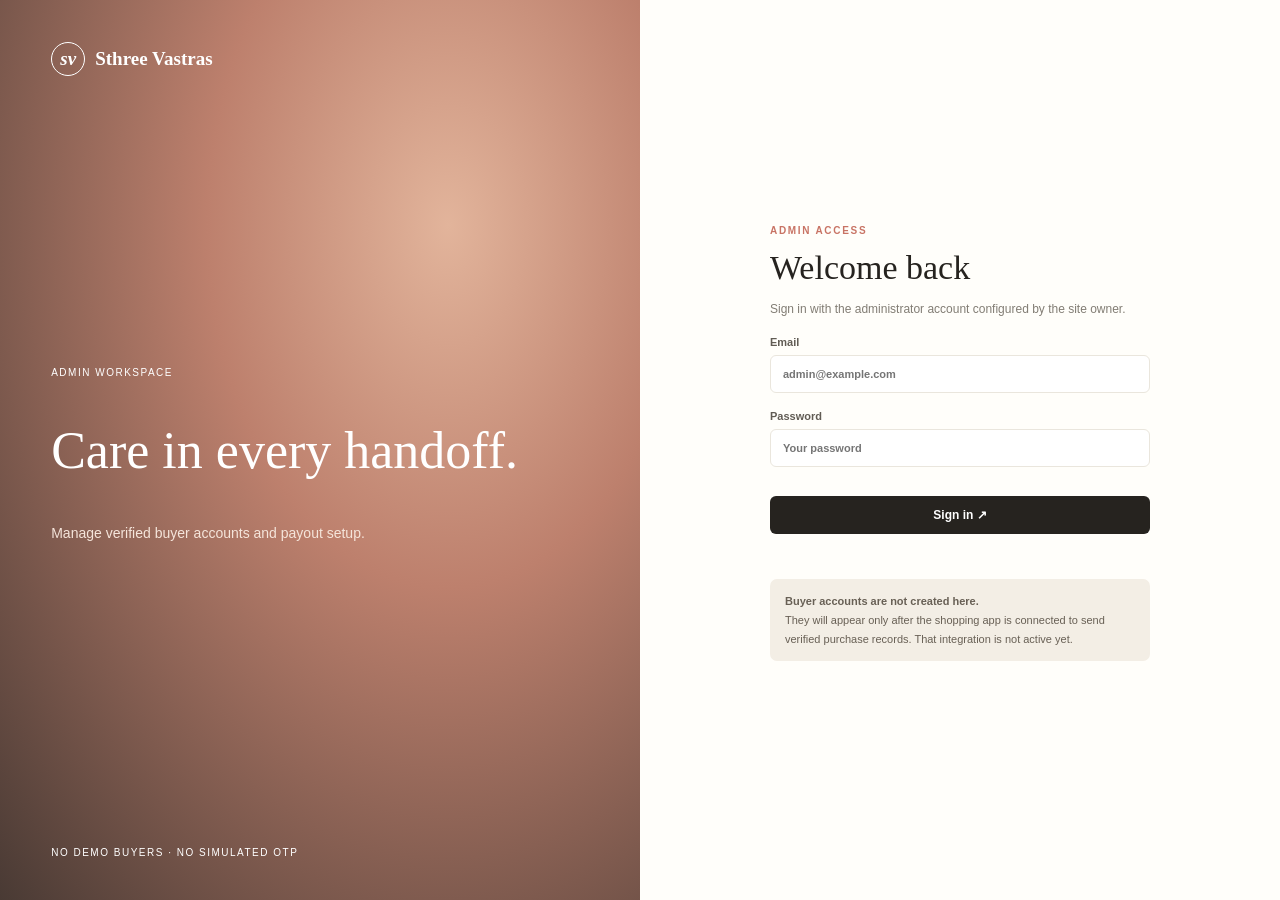
==== commit f9c6fb39: "Remove demo login and OTP flows" ====
--- a/admin-prototype/public/index.html
+++ b/admin-prototype/public/index.html
@@ -1,34 +1,30 @@
-<!doctype html><html lang="en"><head><meta charset="utf-8"><meta name="viewport" content="width=device-width,initial-scale=1"><meta name="theme-color" content="#f8f6f1"><title>Sthree Vastras · Admin & Delivery Demo</title><style>
-:root{--ink:#26231f;--muted:#827d74;--cream:#f8f6f1;--paper:#fffefa;--line:#eae6dd;--rose:#c87364;--rose-pale:#f6e7e0;--green:#687558;--serif:Georgia,'Times New Roman',serif;--sans:Arial,sans-serif}*{box-sizing:border-box}body{margin:0;background:var(--cream);color:var(--ink);font:14px var(--sans)}button,input{font:inherit}button{cursor:pointer;color:inherit;border:0}button:focus-visible,input:focus-visible{outline:2px solid var(--rose);outline-offset:2px}.hidden{display:none!important}.brand{font:600 19px var(--serif);display:flex;gap:10px;align-items:center}.mark{border:1px solid;border-radius:50%;width:34px;height:34px;display:grid;place-items:center;font-style:italic}.auth{min-height:100vh;display:grid;grid-template-columns:1fr 1fr;background:var(--paper)}.art{padding:42px 8%;display:flex;flex-direction:column;justify-content:space-between;color:white;background:radial-gradient(ellipse at 70% 25%,#e2b49b,#bd806d 38%,#493a34 100%)}.art h1{font:52px/1.1 var(--serif);max-width:470px}.art p{color:#f5e5db;line-height:1.7;max-width:350px}.art .small{font-size:10px;letter-spacing:1.5px;text-transform:uppercase}.login-wrap{display:grid;place-items:center;padding:35px}.login{max-width:380px;width:100%}.eyebrow{font-size:10px;letter-spacing:1.7px;color:var(--rose);font-weight:bold}.login h2,.title{font:34px var(--serif);margin:12px 0 5px}.muted{color:var(--muted);line-height:1.7;font-size:12px}.label{display:block;font-size:11px;margin:17px 0;color:#615c54;font-weight:bold}.label input{display:block;width:100%;margin-top:7px;padding:12px;border:1px solid var(--line);background:white;border-radius:6px}.btn{padding:12px 16px;border-radius:6px;font-size:12px;font-weight:bold}.dark{background:var(--ink);color:white}.light{background:white;border:1px solid var(--line)}.rose{background:var(--rose);color:white}.danger{background:#f9e9e5;color:#9d4539}.full{width:100%;margin-top:12px}.demo-note,.notice{padding:13px 15px;background:#f3eee5;border-radius:7px;font-size:11px;color:#686055;line-height:1.6;margin:18px 0}.error{color:#a4473c;min-height:16px;font-size:11px}.shell{min-height:100vh}.side{position:fixed;inset:0 auto 0 0;width:230px;padding:25px 18px;background:#fbfaf6;border-right:1px solid var(--line);display:flex;flex-direction:column}.side .brand{margin:0 5px 38px}.nav{width:100%;padding:12px;border-radius:7px;background:transparent;text-align:left;margin:3px 0;color:#716c64;font-size:12px}.nav:hover,.nav.active{background:#f2eee6;color:var(--ink);font-weight:bold}.side-bottom{margin-top:auto;border-top:1px solid var(--line);padding-top:12px}.main{margin-left:230px}.top{height:66px;display:flex;align-items:center;justify-content:space-between;padding:0 4%;border-bottom:1px solid var(--line);background:#fffefa;position:sticky;top:0;z-index:2}.user-chip{font-size:11px;color:var(--muted)}.content{max-width:1160px;margin:auto;padding:36px 4%}.title{font-size:32px}.sub{color:var(--muted);font-size:12px;line-height:1.7;margin:0 0 22px}.grid{display:grid;grid-template-columns:repeat(3,1fr);gap:14px}.stat,.panel{background:var(--paper);border:1px solid var(--line);border-radius:8px;padding:20px}.stat span{color:var(--muted);font-size:11px}.stat strong{display:block;font:25px var(--serif);margin-top:10px}.cols{display:grid;grid-template-columns:1.1fr .9fr;gap:16px;margin-top:16px}.panel h3{font:19px var(--serif);margin:0 0 14px}.panel p{font-size:12px;line-height:1.8;color:var(--muted)}.table{width:100%;border-collapse:collapse;font-size:11px}.table td,.table th{text-align:left;padding:12px 8px;border-bottom:1px solid #f0ece5}.table th{color:var(--muted);font-weight:normal}.person{display:flex;align-items:center;gap:10px}.avatar{width:34px;height:34px;display:grid;place-items:center;border-radius:50%;background:var(--rose-pale);color:#884f43;font:16px var(--serif)}.person b,.person small{display:block}.person small{font-size:10px;color:var(--muted);margin-top:4px}.status{display:inline-block;padding:5px 8px;background:#eff1e8;border-radius:30px;color:#687558;font-size:10px}.list{display:grid;gap:10px}.delivery{padding:15px;border:1px solid var(--line);background:white;border-radius:8px;display:flex;align-items:center;gap:13px;text-align:left}.delivery:hover{border-color:var(--rose)}.delivery .info{flex:1}.delivery b,.delivery small{display:block}.delivery small{color:var(--muted);margin-top:5px;font-size:10px}.delivery .arrow{color:var(--rose);font-size:20px}.field{margin:15px 0}.field label{font-size:11px;font-weight:bold;color:#615c54}.field input{display:block;width:100%;max-width:420px;margin-top:7px;padding:12px;border:1px solid var(--line);border-radius:6px;background:white}.pin{max-width:250px!important;text-align:center;font-size:24px;letter-spacing:9px}.otp-wrap{max-width:420px;margin:20px auto;text-align:center}.keypad{display:grid;grid-template-columns:repeat(3,1fr);gap:8px;margin-top:17px}.keypad button{padding:14px;background:white;border:1px solid var(--line);border-radius:7px;font-size:17px}.keypad button:hover{background:#f5eee8}.acct-type.active{background:var(--ink);color:white}.badge{display:inline-block;background:var(--rose-pale);color:#884f43;border-radius:30px;padding:6px 9px;font-size:10px;font-weight:bold}.warning{border-left:3px solid var(--rose);padding:10px 13px;background:#fcf5f1;font-size:11px;line-height:1.65;color:#76534a;margin:15px 0}.toast{position:fixed;bottom:20px;left:50%;transform:translateX(-50%);padding:12px 17px;background:#2d2925;color:white;border-radius:6px;font-size:11px;z-index:5}.small{font-size:10px;color:var(--muted);line-height:1.6}.split{display:flex;align-items:center;gap:8px;margin:16px 0}.bar{height:12px;border-radius:10px;overflow:hidden;display:flex;flex:1;background:#eee}.bar i{background:#b87361}.bar b{background:#8c9774}.actions{display:flex;gap:8px;flex-wrap:wrap}.hamb{display:none}
-@media(max-width:850px){.side{width:200px}.main{margin-left:200px}.cols{grid-template-columns:1fr}.grid{grid-template-columns:repeat(2,1fr)}}@media(max-width:640px){.auth{display:block}.art{display:none}.login-wrap{min-height:100vh;padding:22px}.side{display:none}.main{margin:0}.top{height:58px;padding:0 16px}.content{padding:24px 16px}.grid{grid-template-columns:1fr}.title{font-size:29px}.table th:nth-child(2),.table td:nth-child(2){display:none}.hamb{display:inline-block;background:transparent}.cols{grid-template-columns:1fr}}
-</style></head><body data-runtime-mode="__MODE__">
-<div id="auth" class="auth"><section class="art"><div class="brand"><span class="mark">sv</span>Sthree Vastras</div><div><span class="small">A thoughtful way to deliver</span><h1>Care in every handoff.</h1><p>Keep delivery confirmations and payout previews clear, calm, and accountable.</p></div><span class="small">Local prototype · no real payments</span></section><section class="login-wrap"><form id="login" class="login"><span class="eyebrow">ADMIN & DELIVERY DEMO</span><h2 id="authTitle">Welcome back</h2><p class="muted" id="authIntro">Sign in with your demo account to continue.</p><div id="nameWrap" class="hidden"><label class="label">Name<input name="name" autocomplete="name" maxlength="60" placeholder="Your name"></label></div><label class="label">Email<input name="email" type="email" required autocomplete="username" placeholder="you@example.com"></label><label class="label">Password<input name="password" type="password" required autocomplete="current-password" minlength="10" placeholder="At least 12 characters"></label><button class="btn dark full" id="authSubmit">Sign in <span style="float:right">↗</span></button><button class="btn light full" type="button" id="authMode">Create an employee account</button><p id="authError" class="error"></p><div id="adminNote" class="demo-note"><b>Local demo setup</b><br>The administrator account is seeded from environment variables when the local server starts. No demo password is included in this public source.</div><p class="small">Use fictional information only. This prototype does not send messages or transfer funds.</p></form></section></div>
-<div id="shell" class="shell hidden"><aside class="side"><div class="brand"><span class="mark">sv</span>Sthree Vastras</div><button class="nav active" data-page="home">⌂ &nbsp; Home</button><button class="nav" data-page="deliveries">♧ &nbsp; Deliveries</button><button class="nav admin-only hidden" data-page="admin">▤ &nbsp; Admin people</button><button class="nav" data-page="payout">◈ &nbsp; Bank account</button><div class="side-bottom"><button class="nav" data-page="settings">⚙ &nbsp; Settings</button><button class="nav" id="logout">↪ &nbsp; Log out</button></div></aside><main class="main"><header class="top"><button class="hamb" id="menu">☰</button><span id="breadcrumb">Home</span><span class="user-chip" id="userChip"></span></header><div class="content" id="view"></div></main></div><div id="toast" class="toast hidden"></div>
+<!doctype html>
+<html lang="en">
+<head>
+<meta charset="utf-8"><meta name="viewport" content="width=device-width,initial-scale=1"><meta name="theme-color" content="#f8f6f1">
+<title>Sthree Vastras · Admin</title>
+<style>
+:root{--ink:#26231f;--muted:#827d74;--cream:#f8f6f1;--paper:#fffefa;--line:#eae6dd;--rose:#c87364;--rose-pale:#f6e7e0;--serif:Georgia,'Times New Roman',serif;--sans:Arial,sans-serif}*{box-sizing:border-box}body{margin:0;background:var(--cream);color:var(--ink);font:14px var(--sans)}button,input{font:inherit}button{cursor:pointer;color:inherit;border:0}button:focus-visible,input:focus-visible{outline:2px solid var(--rose);outline-offset:2px}.hidden{display:none!important}.auth{min-height:100vh;display:grid;grid-template-columns:1fr 1fr;background:var(--paper)}.art{padding:42px 8%;display:flex;flex-direction:column;justify-content:space-between;color:#fff;background:radial-gradient(ellipse at 70% 25%,#e2b49b,#bd806d 38%,#493a34 100%)}.brand{font:600 19px var(--serif);display:flex;gap:10px;align-items:center}.mark{border:1px solid;border-radius:50%;width:34px;height:34px;display:grid;place-items:center;font-style:italic}.art h1{font:52px/1.1 var(--serif);max-width:470px}.art p{color:#f5e5db;line-height:1.7;max-width:350px}.smallcap{font-size:10px;letter-spacing:1.5px;text-transform:uppercase}.login-wrap{display:grid;place-items:center;padding:35px}.login{max-width:380px;width:100%}.eyebrow{font-size:10px;letter-spacing:1.7px;color:var(--rose);font-weight:bold}.login h2,.title{font:34px var(--serif);margin:12px 0 5px}.muted,.sub{color:var(--muted);line-height:1.7;font-size:12px}.label{display:block;font-size:11px;margin:17px 0;color:#615c54;font-weight:bold}.label input{display:block;width:100%;margin-top:7px;padding:12px;border:1px solid var(--line);background:white;border-radius:6px}.btn{padding:12px 16px;border-radius:6px;font-size:12px;font-weight:bold}.dark{background:var(--ink);color:white}.light{background:white;border:1px solid var(--line)}.full{width:100%;margin-top:12px}.notice{padding:13px 15px;background:#f3eee5;border-radius:7px;font-size:11px;color:#686055;line-height:1.7;margin:18px 0}.error{color:#a4473c;min-height:16px;font-size:11px}.shell{min-height:100vh}.side{position:fixed;inset:0 auto 0 0;width:230px;padding:25px 18px;background:#fbfaf6;border-right:1px solid var(--line);display:flex;flex-direction:column}.side .brand{margin:0 5px 38px}.nav{width:100%;padding:12px;border-radius:7px;background:transparent;text-align:left;margin:3px 0;color:#716c64;font-size:12px}.nav:hover,.nav.active{background:#f2eee6;color:var(--ink);font-weight:bold}.side-bottom{margin-top:auto;border-top:1px solid var(--line);padding-top:12px}.main{margin-left:230px}.top{height:66px;display:flex;align-items:center;justify-content:space-between;padding:0 4%;border-bottom:1px solid var(--line);background:var(--paper);position:sticky;top:0;z-index:2}.user-chip{font-size:11px;color:var(--muted)}.content{max-width:1160px;margin:auto;padding:36px 4%}.title{font-size:32px}.sub{margin:0 0 22px}.grid{display:grid;grid-template-columns:repeat(3,1fr);gap:14px}.stat,.panel{background:var(--paper);border:1px solid var(--line);border-radius:8px;padding:20px}.stat span{color:var(--muted);font-size:11px}.stat strong{display:block;font:22px var(--serif);margin-top:10px}.cols{display:grid;grid-template-columns:1.1fr .9fr;gap:16px;margin-top:16px}.panel h3{font:19px var(--serif);margin:0 0 14px}.panel p{font-size:12px;line-height:1.8;color:var(--muted)}.table{width:100%;border-collapse:collapse;font-size:11px}.table td,.table th{text-align:left;padding:12px 8px;border-bottom:1px solid #f0ece5}.table th{color:var(--muted);font-weight:normal}.acct-type.active{background:var(--ink);color:#fff}.actions{display:flex;gap:8px;flex-wrap:wrap}.badge{display:inline-block;background:var(--rose-pale);color:#884f43;border-radius:30px;padding:6px 9px;font-size:10px;font-weight:bold}.warning{border-left:3px solid var(--rose);padding:10px 13px;background:#fcf5f1;font-size:11px;line-height:1.65;color:#76534a;margin:15px 0}.error{color:#a4473c}.hamb{display:none}
+@media(max-width:850px){.side{width:200px}.main{margin-left:200px}.cols{grid-template-columns:1fr}.grid{grid-template-columns:repeat(2,1fr)}}@media(max-width:640px){.auth{display:block}.art{display:none}.login-wrap{min-height:100vh;padding:22px}.side{display:none}.main{margin:0}.top{height:58px;padding:0 16px}.content{padding:24px 16px}.grid{grid-template-columns:1fr}.title{font-size:29px}.hamb{display:inline-block;background:transparent}.cols{grid-template-columns:1fr}}
+</style>
+</head>
+<body data-runtime-mode="__MODE__">
+<div id="auth" class="auth"><section class="art"><div class="brand"><span class="mark">sv</span>Sthree Vastras</div><div><span class="smallcap">Admin workspace</span><h1>Care in every handoff.</h1><p>Manage verified buyer accounts and payout setup.</p></div><span class="smallcap">No demo buyers · no simulated OTP</span></section><section class="login-wrap"><form id="login" class="login"><span class="eyebrow">ADMIN ACCESS</span><h2>Welcome back</h2><p class="muted">Sign in with the administrator account configured by the site owner.</p><label class="label">Email<input name="email" type="email" required autocomplete="username" placeholder="admin@example.com"></label><label class="label">Password<input name="password" type="password" required autocomplete="current-password" placeholder="Your password"></label><button class="btn dark full" id="authSubmit">Sign in ↗</button><p id="authError" class="error"></p><div class="notice"><b>Buyer accounts are not created here.</b><br>They will appear only after the shopping app is connected to send verified purchase records. That integration is not active yet.</div></form></section></div>
+<div id="shell" class="shell hidden"><aside class="side"><div class="brand"><span class="mark">sv</span>Sthree Vastras</div><button class="nav active" data-page="home">⌂ &nbsp; Home</button><button class="nav" data-page="deliveries">♧ &nbsp; Deliveries</button><button class="nav admin-only hidden" data-page="admin">▤ &nbsp; Buyer accounts</button><button class="nav" data-page="payout">◈ &nbsp; Bank account</button><div class="side-bottom"><button class="nav" data-page="settings">⚙ &nbsp; Settings</button><button class="nav" id="logout">↪ &nbsp; Log out</button></div></aside><main class="main"><header class="top"><button class="hamb" id="menu">☰</button><span id="breadcrumb">Home</span><span class="user-chip" id="userChip"></span></header><div class="content" id="view"></div></main></div>
 <script>
-const $=s=>document.querySelector(s), esc=s=>String(s??'').replace(/[&<>"']/g,c=>({'&':'&amp;','<':'&lt;','>':'&gt;','"':'&quot;',"'":'&#39;'}[c]));const mode=document.body.dataset.runtimeMode;const isDemo=mode==='local-demo';let me=null,page='home',challenge=null,typed='';if(!isDemo){$('#authMode').classList.add('hidden');$('#adminNote').innerHTML=mode==='production'?'<b>Production mode</b><br>Use the production administrator account. Payment, delivery, and account services still require provider setup.':'<b>Demo mode is off</b><br>Configure the production services before enabling account features.'}
-async function api(url,data){const r=await fetch(url,{method:data?'POST':'GET',headers:data?{'content-type':'application/json'}:{},body:data?JSON.stringify(data):undefined,credentials:'same-origin'});const d=await r.json();if(!r.ok)throw Error(d.error||'Something went wrong.');return d}function notify(s){const t=$('#toast');t.textContent=s;t.classList.remove('hidden');setTimeout(()=>t.classList.add('hidden'),2600)}function heading(t,d){return `<h1 class="title">${esc(t)}</h1><p class="sub">${esc(d)}</p>`}function nav(p){page=p;document.querySelectorAll('.nav[data-page]').forEach(b=>b.classList.toggle('active',b.dataset.page===p));render()}
-function authUI(){const yes=!!me;$('#auth').classList.toggle('hidden',yes);$('#shell').classList.toggle('hidden',!yes);if(yes){$('#userChip').textContent=me.email+' · '+me.role;document.querySelectorAll('.admin-only').forEach(b=>b.classList.toggle('hidden',!isDemo||me.role!=='admin'));if(!isDemo)document.querySelector('[data-page=deliveries]').classList.add('hidden');nav('home')}}
-let signingUp=false;$('#authMode').onclick=()=>{signingUp=!signingUp;$('#nameWrap').classList.toggle('hidden',!signingUp);$('#authTitle').textContent=signingUp?'Create an account':'Welcome back';$('#authIntro').textContent=signingUp?'New accounts have employee access.':'Sign in with your demo account to continue.';$('#authSubmit').textContent=signingUp?'Create account ↗':'Sign in ↗';$('#authMode').textContent=signingUp?'Back to sign in':'Create an employee account';$('#adminNote').classList.toggle('hidden',signingUp);$('#login [name=password]').minLength=signingUp?12:10;$('#authError').textContent=''};$('#login').onsubmit=async e=>{e.preventDefault();$('#authError').textContent='';const f=new FormData(e.currentTarget);try{const d=await api(signingUp?'/api/signup':'/api/login',{name:f.get('name'),email:f.get('email'),password:f.get('password')});me=d.user;authUI()}catch(err){$('#authError').textContent=err.message}};
-$('#logout').onclick=async()=>{try{await api('/api/logout',{})}catch{}me=null;challenge=null;authUI()};$('#menu').onclick=()=>$('.side').style.display=$('.side').style.display==='flex'?'none':'flex';document.querySelectorAll('.nav[data-page]').forEach(b=>b.onclick=()=>nav(b.dataset.page));
-function homePage(v){
-if(!isDemo){v.innerHTML=heading(me.role==='admin'?'Administrator setup':'Account setup','Live services are not connected yet.')+`<div class="notice"><b>Demo mode is off.</b><br>No sample deliveries or test payout splits are shown. Connect identity storage, delivery messaging, and the payment provider before enabling these actions.</div><div class="grid"><div class="stat"><span>Delivery service</span><strong>Not connected</strong></div><div class="stat"><span>Bank onboarding</span><strong>Not connected</strong></div><div class="stat"><span>Transfers</span><strong>Disabled</strong></div></div>`;return}
-v.innerHTML=heading('Good day, '+(me.role==='admin'?'administrator':'team member'),'A quick view of your delivery work and demo payout rules.')+`<div class="grid"><div class="stat"><span>Deliveries in progress</span><strong>03</strong></div><div class="stat"><span>OTP confirmations</span><strong>Demo only</strong></div><div class="stat"><span>Payment status</span><strong>Not connected</strong></div></div><div class="cols"><section class="panel"><h3>Today’s deliveries</h3><div id="homeList" class="list"><span class="small">Loading demo deliveries…</span></div><br><button class="btn light" onclick="nav('deliveries')">View all deliveries ↗</button></section><section class="panel"><h3>Demo payout rule</h3><span class="badge">DEMO ONLY</span><div class="split"><span>Admin 90%</span><div class="bar"><i style="width:90%"></i><b style="width:10%"></b></div><span>10%</span></div><p>This preview shows an example allocation only. It does not calculate or move real money.</p><button class="btn light" onclick="nav('payout')">View payout settings</button></section></div>`;loadHome()
-}
-function payoutPage(v){
-let accountType='savings';const isAdmin=me.role==='admin';
-v.innerHTML=heading('Bank account','Choose the account type. Bank details will be entered with the payment provider after secure onboarding is connected.')+`<div class="cols"><section class="panel"><span class="badge">PROVIDER-HOSTED SETUP</span><h3 style="margin-top:14px">Add a payout account</h3><p>Select the type of bank account to connect:</p><div class="actions"><button type="button" class="btn acct-type active" data-type="savings">Savings account</button><button type="button" class="btn acct-type" data-type="current">Current account</button></div><p id="accountTypeNote" class="small">Savings account selected.</p><button id="connectPayout" class="btn dark" disabled>Continue to secure setup ↗</button><p class="warning">Hosted account setup is not connected yet. This app does not collect or save account numbers or IFSC details.</p></section><section class="panel"><h3>${isDemo?'Demo payout illustration':'Payout setup'}</h3>${isDemo?`<span class="badge">DEMO ONLY</span><div class="split"><span>Admin 90%</span><div class="bar"><i style="width:90%"></i><b style="width:10%"></b></div><span>Employee 10%</span></div><p>This split is display-only. No payment or transfer is made.</p>`:`<span class="badge">NOT ENABLED</span><p>Production payout shares and transfers are not configured. No money will move.</p>`}<p class="small">${isAdmin?'This account would receive the administrator share once a payment provider and payout rules are configured.':'This account would receive the employee share once a payment provider and payout rules are configured.'}</p></section></div>`;
-document.querySelectorAll('[data-type]').forEach(b=>b.onclick=()=>{accountType=b.dataset.type;document.querySelectorAll('[data-type]').forEach(x=>x.classList.toggle('active',x===b));$('#accountTypeNote').textContent=(accountType==='savings'?'Savings':'Current')+' account selected.'})
-}
-
-function render(){if(!me)return;$('#breadcrumb').textContent=page==='otp'?'Confirm delivery':page==='admin'?'Admin · People':page==='payout'?'Bank account':page[0].toUpperCase()+page.slice(1);const v=$('#view');if(page==='home'){homePage(v)}
-else if(page==='deliveries'){v.innerHTML=heading('Delivery people','Choose a delivery to start its simulated OTP confirmation.')+`<div class="notice"><b>Simulation:</b> no SMS or email is sent. A demo code appears here for local testing.</div><div class="list" id="deliveryList"><span class="small">Loading demo deliveries…</span></div>`;loadDeliveries('deliveryList')}
-else if(page==='otp'){if(!challenge){nav('deliveries');return}v.innerHTML=heading('Confirm handoff',`Enter the demo OTP for ${challenge.person.name}.`)+`<section class="panel otp-wrap"><span class="badge">DEMO CODE: ${esc(challenge.demoCode||'Unavailable')}</span><p class="muted">This code is shown only in local demo mode. No message is sent.</p><div class="field"><input id="pin" class="pin" inputmode="numeric" maxlength="6" aria-label="Six digit demo code" placeholder="••••••" value="${esc(typed)}"></div><div class="keypad">${['1','2','3','4','5','6','7','8','9','⌫','0','Clear'].map(k=>`<button type="button" data-key="${k}">${k}</button>`).join('')}</div><div class="actions" style="justify-content:center;margin-top:14px"><button class="btn dark" id="confirm">Confirm delivery</button><button class="btn light" id="cancelOtp">Cancel</button></div><p class="error" id="otpError"></p></section>`;document.querySelectorAll('[data-key]').forEach(b=>b.onclick=()=>{const k=b.dataset.key;if(k==='Clear')typed='';else if(k==='⌫')typed=typed.slice(0,-1);else if(typed.length<6)typed+=k;$('#pin').value=typed});$('#pin').oninput=e=>{typed=e.target.value.replace(/\D/g,'').slice(0,6);e.target.value=typed};$('#cancelOtp').onclick=()=>{challenge=null;typed='';nav('deliveries')};$('#confirm').onclick=async()=>{try{await api('/api/otp/verify',{id:challenge.id,code:typed});challenge=null;typed='';nav('home');notify('Demo delivery confirmed.')}catch(err){$('#otpError').textContent=err.message}}}
-else if(page==='admin'){if(me.role!=='admin'){nav('home');return}v.innerHTML=heading('People & access','Review demo accounts and suspend access when needed.')+`<div class="warning">Admin actions are enforced by the local server for this prototype. Account records are in memory and reset when it restarts.</div><section class="panel"><h3>Registered people</h3><div id="peopleTable">Loading…</div></section>`;loadPeople()}
-else if(page==='payout'){payoutPage(v)}
-else if(page==='settings'){v.innerHTML=heading('Settings','Switch accounts or end this session.')+`<div class="cols"><section class="panel"><h3>Current account</h3><p>${esc(me.email)}<br>Role: ${esc(me.role)}</p><button class="btn light" id="switch">Switch account</button></section><section class="panel"><h3>Session</h3><p>Secure, HTTP-only local session cookie. Account data is held in memory and cleared when the server stops.</p><button class="btn danger" id="logout2">Log out</button></section></div>`;$('#switch').onclick=()=>$('#logout').click();$('#logout2').onclick=()=>$('#logout').click()}}
-function deliveryCard(d){return `<button class="delivery" data-delivery="${esc(d.id)}"><span class="avatar">${esc(d.name[0])}</span><span class="info"><b>${esc(d.name)}</b><small>${esc(d.item)} · ${esc(d.state)}</small></span><span class="arrow">›</span></button>`}
-async function loadDeliveries(target){try{const d=await api('/api/deliveries');const el=$('#'+target);if(el)el.innerHTML=d.deliveries.map(deliveryCard).join('');document.querySelectorAll('[data-delivery]').forEach(b=>b.onclick=async()=>{try{challenge=await api('/api/otp/start',{id:b.dataset.delivery});typed='';nav('otp')}catch(err){notify(err.message)}})}catch(err){notify(err.message)}}
-async function loadHome(){try{const d=await api('/api/deliveries');$('#homeList').innerHTML=d.deliveries.slice(0,2).map(deliveryCard).join('');document.querySelectorAll('[data-delivery]').forEach(b=>b.onclick=async()=>{try{challenge=await api('/api/otp/start',{id:b.dataset.delivery});typed='';nav('otp')}catch(err){notify(err.message)}})}catch{}}
-async function loadPeople(){try{const d=await api('/api/admin/people');$('#peopleTable').innerHTML=`<table class="table"><thead><tr><th>Person</th><th>Role</th><th>Status</th><th>Action</th></tr></thead><tbody>${d.people.map(u=>`<tr><td>${esc(u.email)}</td><td>${esc(u.role)}</td><td>${u.banned?'Suspended':'Active'}</td><td>${u.role==='admin'?'—':`<button class="btn ${u.banned?'light':'danger'}" data-ban="${esc(u.email)}" data-next="${u.banned?'false':'true'}">${u.banned?'Restore':'Ban'}</button>`}</td></tr>`).join('')}</tbody></table>`;document.querySelectorAll('[data-ban]').forEach(b=>b.onclick=async()=>{if(!confirm((b.dataset.next==='true'?'Ban ':'Restore ')+b.dataset.ban+'?'))return;try{await api('/api/admin/ban',{email:b.dataset.ban,banned:b.dataset.next==='true'});loadPeople()}catch(e){notify(e.message)}})}catch(e){$('#peopleTable').textContent=e.message}}
+const $=s=>document.querySelector(s),esc=s=>String(s??'').replace(/[&<>"']/g,c=>({'&':'&amp;','<':'&lt;','>':'&gt;','"':'&quot;',"'":'&#39;'}[c]));let me=null,page='home';
+async function api(url,data){const r=await fetch(url,{method:data?'POST':'GET',headers:data?{'content-type':'application/json'}:{},body:data?JSON.stringify(data):undefined,credentials:'same-origin'});const d=await r.json();if(!r.ok)throw Error(d.error||'Something went wrong.');return d}
+function heading(t,d){return `<h1 class="title">${esc(t)}</h1><p class="sub">${esc(d)}</p>`}function nav(p){page=p;document.querySelectorAll('.nav[data-page]').forEach(b=>b.classList.toggle('active',b.dataset.page===p));render()}
+function authUI(){const yes=!!me;$('#auth').classList.toggle('hidden',yes);$('#shell').classList.toggle('hidden',!yes);if(yes){$('#userChip').textContent=me.email+' · '+me.role;document.querySelectorAll('.admin-only').forEach(b=>b.classList.toggle('hidden',me.role!=='admin'));nav('home')}}
+$('#login').onsubmit=async e=>{e.preventDefault();$('#authError').textContent='';const f=new FormData(e.currentTarget);try{const d=await api('/api/login',{email:f.get('email'),password:f.get('password')});me=d.user;authUI()}catch(err){$('#authError').textContent=err.message}};
+$('#logout').onclick=async()=>{try{await api('/api/logout',{})}catch{}me=null;authUI()};$('#menu').onclick=()=>$('.side').style.display=$('.side').style.display==='flex'?'none':'flex';document.querySelectorAll('.nav[data-page]').forEach(b=>b.onclick=()=>nav(b.dataset.page));
+function render(){if(!me)return;$('#breadcrumb').textContent=page==='admin'?'Buyer accounts':page==='payout'?'Bank account':page[0].toUpperCase()+page.slice(1);const v=$('#view');if(page==='home'){v.innerHTML=heading('Welcome, administrator','Demo data and simulated OTP confirmation are turned off.')+`<div class="notice"><b>Shopping app connection pending.</b><br>Only verified purchasers from the shopping app should appear here. No sample buyers or deliveries are loaded.</div><div class="grid"><div class="stat"><span>Buyer accounts</span><strong>Waiting for purchase sync</strong></div><div class="stat"><span>Delivery confirmations</span><strong>OTP provider not connected</strong></div><div class="stat"><span>Payout transfers</span><strong>Disabled</strong></div></div>`}
+else if(page==='deliveries'){v.innerHTML=heading('Deliveries','Delivery and real OTP services are not connected.')+`<section class="panel"><p>No delivery records are available. This screen will use real order data after the shopping app integration is enabled. No test people or OTPs are generated.</p></section>`}
+else if(page==='admin'){if(me.role!=='admin'){nav('home');return}v.innerHTML=heading('Buyer accounts','Accounts should be imported only from verified shopping-app purchases.')+`<div class="warning">The purchase integration is not connected. The app will not create accounts from this screen or show fabricated people.</div><section class="panel"><h3>Verified purchasers</h3><div id="peopleTable">Loading…</div></section>`;loadPeople()}
+else if(page==='payout'){v.innerHTML=heading('Bank account','Choose an account type. Details will be entered only on a configured payment provider’s secure hosted page.')+`<div class="cols"><section class="panel"><span class="badge">HOSTED SETUP NOT CONNECTED</span><h3 style="margin-top:14px">Add a payout account</h3><p>Select the account type:</p><div class="actions"><button type="button" class="btn acct-type active" data-type="savings">Savings account</button><button type="button" class="btn acct-type" data-type="current">Current account</button></div><p id="accountTypeNote" class="muted">Savings account selected.</p><button class="btn dark" disabled>Continue to secure setup ↗</button><p class="warning">Bank details are not collected or stored here. Provider setup is pending.</p></section><section class="panel"><h3>Payout status</h3><span class="badge">TRANSFERS DISABLED</span><p>No payout split or transfer rule is configured in this app.</p></section></div>`;document.querySelectorAll('[data-type]').forEach(b=>b.onclick=()=>{document.querySelectorAll('[data-type]').forEach(x=>x.classList.toggle('active',x===b));$('#accountTypeNote').textContent=(b.dataset.type==='savings'?'Savings':'Current')+' account selected.'})}
+else if(page==='settings'){v.innerHTML=heading('Settings','Switch administrator accounts or end this session.')+`<div class="panel"><h3>Current account</h3><p>${esc(me.email)}<br>Role: ${esc(me.role)}</p><button class="btn light" id="switch">Switch account</button> <button class="btn light" id="logout2">Log out</button></div>`;$('#switch').onclick=$('#logout2').onclick=()=>$('#logout').click()}}
+async function loadPeople(){try{const d=await api('/api/admin/people');$('#peopleTable').innerHTML=d.people.length?`<table class="table"><thead><tr><th>Person</th><th>Status</th><th>Action</th></tr></thead><tbody>${d.people.map(u=>`<tr><td>${esc(u.email)}</td><td>${u.banned?'Suspended':'Active'}</td><td><button class="btn light" data-ban="${esc(u.email)}">Ban</button></td></tr>`).join('')}</tbody></table>`:'No verified purchaser accounts yet. Connect the shopping app to show buyers after checkout.';document.querySelectorAll('[data-ban]').forEach(b=>b.onclick=async()=>{try{await api('/api/admin/ban',{email:b.dataset.ban,banned:true});loadPeople()}catch(e){$('#peopleTable').textContent=e.message}})}catch(e){$('#peopleTable').textContent=e.message}}
 (async()=>{try{const d=await api('/api/me');me=d.user;authUI()}catch{}})();
-</script></body></html>
+</script>
+</body></html>
+
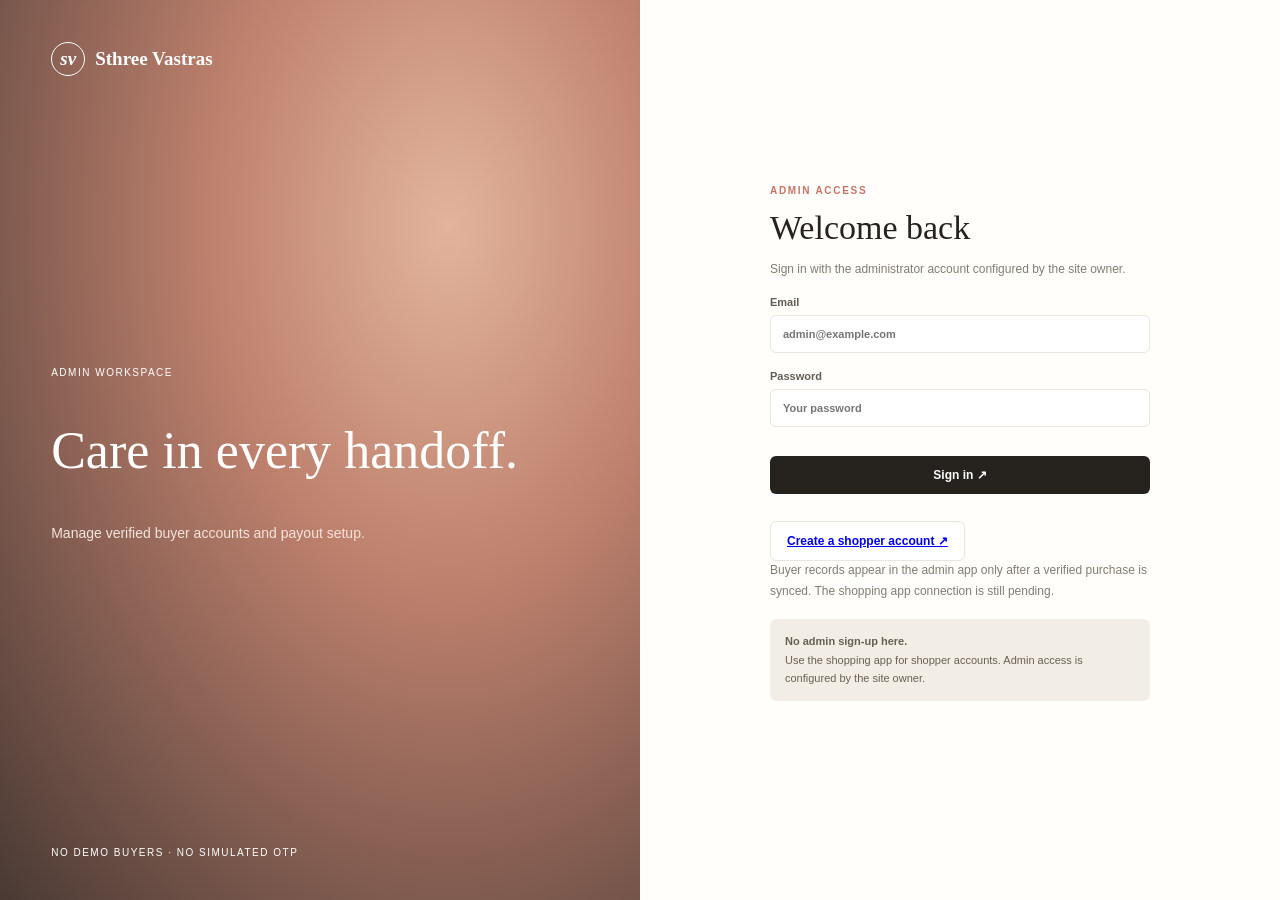
==== commit 527d3ad3: "Add shopper account link to admin sign-in" ====
--- a/admin-prototype/public/index.html
+++ b/admin-prototype/public/index.html
@@ -9,7 +9,7 @@
 </style>
 </head>
 <body data-runtime-mode="__MODE__">
-<div id="auth" class="auth"><section class="art"><div class="brand"><span class="mark">sv</span>Sthree Vastras</div><div><span class="smallcap">Admin workspace</span><h1>Care in every handoff.</h1><p>Manage verified buyer accounts and payout setup.</p></div><span class="smallcap">No demo buyers · no simulated OTP</span></section><section class="login-wrap"><form id="login" class="login"><span class="eyebrow">ADMIN ACCESS</span><h2>Welcome back</h2><p class="muted">Sign in with the administrator account configured by the site owner.</p><label class="label">Email<input name="email" type="email" required autocomplete="username" placeholder="admin@example.com"></label><label class="label">Password<input name="password" type="password" required autocomplete="current-password" placeholder="Your password"></label><button class="btn dark full" id="authSubmit">Sign in ↗</button><p id="authError" class="error"></p><div class="notice"><b>Buyer accounts are not created here.</b><br>They will appear only after the shopping app is connected to send verified purchase records. That integration is not active yet.</div></form></section></div>
+<div id="auth" class="auth"><section class="art"><div class="brand"><span class="mark">sv</span>Sthree Vastras</div><div><span class="smallcap">Admin workspace</span><h1>Care in every handoff.</h1><p>Manage verified buyer accounts and payout setup.</p></div><span class="smallcap">No demo buyers · no simulated OTP</span></section><section class="login-wrap"><form id="login" class="login"><span class="eyebrow">ADMIN ACCESS</span><h2>Welcome back</h2><p class="muted">Sign in with the administrator account configured by the site owner.</p><label class="label">Email<input name="email" type="email" required autocomplete="username" placeholder="admin@example.com"></label><label class="label">Password<input name="password" type="password" required autocomplete="current-password" placeholder="Your password"></label><button class="btn dark full" id="authSubmit">Sign in ↗</button><p id="authError" class="error"></p><a class="btn light full" href="https://anmith2016-create.github.io/Sthree_Vastras/">Create a shopper account ↗</a><p class="muted">Buyer records appear in the admin app only after a verified purchase is synced. The shopping app connection is still pending.</p><div class="notice"><b>No admin sign-up here.</b><br>Use the shopping app for shopper accounts. Admin access is configured by the site owner.</div></form></section></div>
 <div id="shell" class="shell hidden"><aside class="side"><div class="brand"><span class="mark">sv</span>Sthree Vastras</div><button class="nav active" data-page="home">⌂ &nbsp; Home</button><button class="nav" data-page="deliveries">♧ &nbsp; Deliveries</button><button class="nav admin-only hidden" data-page="admin">▤ &nbsp; Buyer accounts</button><button class="nav" data-page="payout">◈ &nbsp; Bank account</button><div class="side-bottom"><button class="nav" data-page="settings">⚙ &nbsp; Settings</button><button class="nav" id="logout">↪ &nbsp; Log out</button></div></aside><main class="main"><header class="top"><button class="hamb" id="menu">☰</button><span id="breadcrumb">Home</span><span class="user-chip" id="userChip"></span></header><div class="content" id="view"></div></main></div>
 <script>
 const $=s=>document.querySelector(s),esc=s=>String(s??'').replace(/[&<>"']/g,c=>({'&':'&amp;','<':'&lt;','>':'&gt;','"':'&quot;',"'":'&#39;'}[c]));let me=null,page='home';
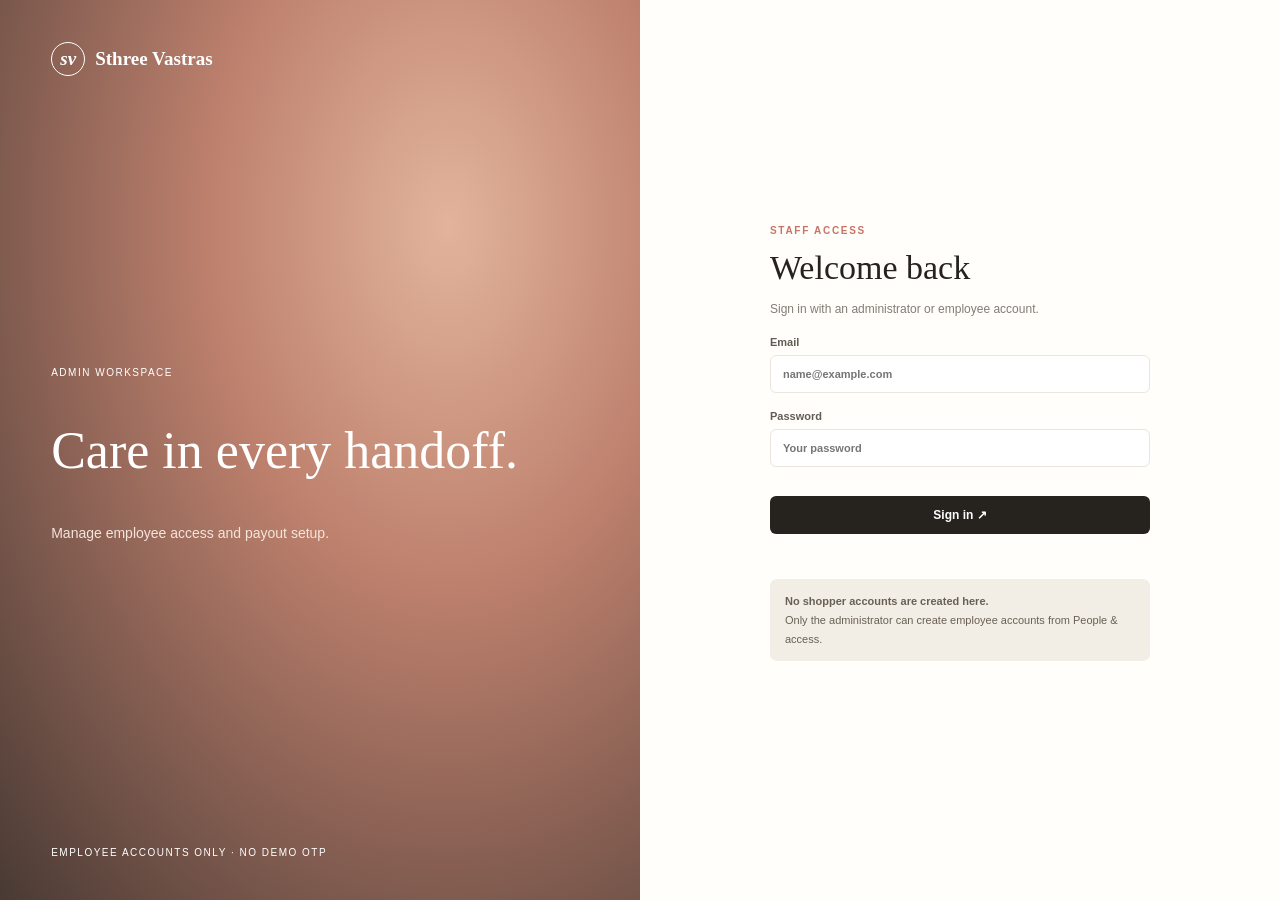
==== commit b2938531: "Make admin app employee-only" ====
--- a/admin-prototype/public/index.html
+++ b/admin-prototype/public/index.html
@@ -9,8 +9,8 @@
 </style>
 </head>
 <body data-runtime-mode="__MODE__">
-<div id="auth" class="auth"><section class="art"><div class="brand"><span class="mark">sv</span>Sthree Vastras</div><div><span class="smallcap">Admin workspace</span><h1>Care in every handoff.</h1><p>Manage verified buyer accounts and payout setup.</p></div><span class="smallcap">No demo buyers · no simulated OTP</span></section><section class="login-wrap"><form id="login" class="login"><span class="eyebrow">ADMIN ACCESS</span><h2>Welcome back</h2><p class="muted">Sign in with the administrator account configured by the site owner.</p><label class="label">Email<input name="email" type="email" required autocomplete="username" placeholder="admin@example.com"></label><label class="label">Password<input name="password" type="password" required autocomplete="current-password" placeholder="Your password"></label><button class="btn dark full" id="authSubmit">Sign in ↗</button><p id="authError" class="error"></p><a class="btn light full" href="https://anmith2016-create.github.io/Sthree_Vastras/">Create a shopper account ↗</a><p class="muted">Buyer records appear in the admin app only after a verified purchase is synced. The shopping app connection is still pending.</p><div class="notice"><b>No admin sign-up here.</b><br>Use the shopping app for shopper accounts. Admin access is configured by the site owner.</div></form></section></div>
-<div id="shell" class="shell hidden"><aside class="side"><div class="brand"><span class="mark">sv</span>Sthree Vastras</div><button class="nav active" data-page="home">⌂ &nbsp; Home</button><button class="nav" data-page="deliveries">♧ &nbsp; Deliveries</button><button class="nav admin-only hidden" data-page="admin">▤ &nbsp; Buyer accounts</button><button class="nav" data-page="payout">◈ &nbsp; Bank account</button><div class="side-bottom"><button class="nav" data-page="settings">⚙ &nbsp; Settings</button><button class="nav" id="logout">↪ &nbsp; Log out</button></div></aside><main class="main"><header class="top"><button class="hamb" id="menu">☰</button><span id="breadcrumb">Home</span><span class="user-chip" id="userChip"></span></header><div class="content" id="view"></div></main></div>
+<div id="auth" class="auth"><section class="art"><div class="brand"><span class="mark">sv</span>Sthree Vastras</div><div><span class="smallcap">Admin workspace</span><h1>Care in every handoff.</h1><p>Manage employee access and payout setup.</p></div><span class="smallcap">Employee accounts only · no demo OTP</span></section><section class="login-wrap"><form id="login" class="login"><span class="eyebrow">STAFF ACCESS</span><h2>Welcome back</h2><p class="muted">Sign in with an administrator or employee account.</p><label class="label">Email<input name="email" type="email" required autocomplete="username" placeholder="name@example.com"></label><label class="label">Password<input name="password" type="password" required autocomplete="current-password" placeholder="Your password"></label><button class="btn dark full" id="authSubmit">Sign in ↗</button><p id="authError" class="error"></p><div class="notice"><b>No shopper accounts are created here.</b><br>Only the administrator can create employee accounts from People & access.</div></form></section></div>
+<div id="shell" class="shell hidden"><aside class="side"><div class="brand"><span class="mark">sv</span>Sthree Vastras</div><button class="nav active" data-page="home">⌂ &nbsp; Home</button><button class="nav" data-page="deliveries">♧ &nbsp; Deliveries</button><button class="nav admin-only hidden" data-page="admin">▤ &nbsp; People & access</button><button class="nav" data-page="payout">◈ &nbsp; Bank account</button><div class="side-bottom"><button class="nav" data-page="settings">⚙ &nbsp; Settings</button><button class="nav" id="logout">↪ &nbsp; Log out</button></div></aside><main class="main"><header class="top"><button class="hamb" id="menu">☰</button><span id="breadcrumb">Home</span><span class="user-chip" id="userChip"></span></header><div class="content" id="view"></div></main></div>
 <script>
 const $=s=>document.querySelector(s),esc=s=>String(s??'').replace(/[&<>"']/g,c=>({'&':'&amp;','<':'&lt;','>':'&gt;','"':'&quot;',"'":'&#39;'}[c]));let me=null,page='home';
 async function api(url,data){const r=await fetch(url,{method:data?'POST':'GET',headers:data?{'content-type':'application/json'}:{},body:data?JSON.stringify(data):undefined,credentials:'same-origin'});const d=await r.json();if(!r.ok)throw Error(d.error||'Something went wrong.');return d}
@@ -18,12 +18,12 @@
 function authUI(){const yes=!!me;$('#auth').classList.toggle('hidden',yes);$('#shell').classList.toggle('hidden',!yes);if(yes){$('#userChip').textContent=me.email+' · '+me.role;document.querySelectorAll('.admin-only').forEach(b=>b.classList.toggle('hidden',me.role!=='admin'));nav('home')}}
 $('#login').onsubmit=async e=>{e.preventDefault();$('#authError').textContent='';const f=new FormData(e.currentTarget);try{const d=await api('/api/login',{email:f.get('email'),password:f.get('password')});me=d.user;authUI()}catch(err){$('#authError').textContent=err.message}};
 $('#logout').onclick=async()=>{try{await api('/api/logout',{})}catch{}me=null;authUI()};$('#menu').onclick=()=>$('.side').style.display=$('.side').style.display==='flex'?'none':'flex';document.querySelectorAll('.nav[data-page]').forEach(b=>b.onclick=()=>nav(b.dataset.page));
-function render(){if(!me)return;$('#breadcrumb').textContent=page==='admin'?'Buyer accounts':page==='payout'?'Bank account':page[0].toUpperCase()+page.slice(1);const v=$('#view');if(page==='home'){v.innerHTML=heading('Welcome, administrator','Demo data and simulated OTP confirmation are turned off.')+`<div class="notice"><b>Shopping app connection pending.</b><br>Only verified purchasers from the shopping app should appear here. No sample buyers or deliveries are loaded.</div><div class="grid"><div class="stat"><span>Buyer accounts</span><strong>Waiting for purchase sync</strong></div><div class="stat"><span>Delivery confirmations</span><strong>OTP provider not connected</strong></div><div class="stat"><span>Payout transfers</span><strong>Disabled</strong></div></div>`}
+function render(){if(!me)return;$('#breadcrumb').textContent=page==='admin'?'People & access':page==='payout'?'Bank account':page[0].toUpperCase()+page.slice(1);const v=$('#view');if(page==='home'){v.innerHTML=heading('Welcome to the staff workspace','Demo data and simulated OTP confirmation are turned off.')+`<div class="notice"><b>Employee access is managed here.</b><br>Employees are created by the administrator. Shopper accounts are not part of this admin app.</div><div class="grid"><div class="stat"><span>Employee access</span><strong>Managed by admin</strong></div><div class="stat"><span>Delivery confirmations</span><strong>OTP provider not connected</strong></div><div class="stat"><span>Payout transfers</span><strong>Disabled</strong></div></div>`}
 else if(page==='deliveries'){v.innerHTML=heading('Deliveries','Delivery and real OTP services are not connected.')+`<section class="panel"><p>No delivery records are available. This screen will use real order data after the shopping app integration is enabled. No test people or OTPs are generated.</p></section>`}
-else if(page==='admin'){if(me.role!=='admin'){nav('home');return}v.innerHTML=heading('Buyer accounts','Accounts should be imported only from verified shopping-app purchases.')+`<div class="warning">The purchase integration is not connected. The app will not create accounts from this screen or show fabricated people.</div><section class="panel"><h3>Verified purchasers</h3><div id="peopleTable">Loading…</div></section>`;loadPeople()}
+else if(page==='admin'){if(me.role!=='admin'){nav('home');return}v.innerHTML=heading('People & access','Create employee accounts and suspend access when needed.')+`<section class="panel"><div class="actions" style="justify-content:space-between;align-items:center"><h3>Employees</h3><button id="addEmployee" class="btn dark">＋ Add employee account</button></div><form id="employeeForm" class="hidden"><div class="cols"><label class="label">Employee name<input name="name" required maxlength="60" autocomplete="name"></label><label class="label">Email address<input name="email" type="email" required autocomplete="email"></label></div><label class="label">Temporary password<input name="password" type="password" required minlength="12" autocomplete="new-password" placeholder="At least 12 characters"></label><p class="muted">The employee role is assigned automatically. Passwords are stored as scrypt hashes.</p><button class="btn dark" type="submit">Create employee</button> <button class="btn light" id="cancelEmployee" type="button">Cancel</button><p id="employeeError" class="error"></p></form><div id="peopleTable">Loading…</div></section>`;$('#addEmployee').onclick=()=>$('#employeeForm').classList.toggle('hidden');$('#cancelEmployee').onclick=()=>$('#employeeForm').classList.add('hidden');$('#employeeForm').onsubmit=async e=>{e.preventDefault();$('#employeeError').textContent='';const f=new FormData(e.currentTarget);try{await api('/api/admin/employees',{name:f.get('name'),email:f.get('email'),password:f.get('password')});e.currentTarget.reset();e.currentTarget.classList.add('hidden');loadPeople()}catch(err){$('#employeeError').textContent=err.message}};loadPeople()}
 else if(page==='payout'){v.innerHTML=heading('Bank account','Choose an account type. Details will be entered only on a configured payment provider’s secure hosted page.')+`<div class="cols"><section class="panel"><span class="badge">HOSTED SETUP NOT CONNECTED</span><h3 style="margin-top:14px">Add a payout account</h3><p>Select the account type:</p><div class="actions"><button type="button" class="btn acct-type active" data-type="savings">Savings account</button><button type="button" class="btn acct-type" data-type="current">Current account</button></div><p id="accountTypeNote" class="muted">Savings account selected.</p><button class="btn dark" disabled>Continue to secure setup ↗</button><p class="warning">Bank details are not collected or stored here. Provider setup is pending.</p></section><section class="panel"><h3>Payout status</h3><span class="badge">TRANSFERS DISABLED</span><p>No payout split or transfer rule is configured in this app.</p></section></div>`;document.querySelectorAll('[data-type]').forEach(b=>b.onclick=()=>{document.querySelectorAll('[data-type]').forEach(x=>x.classList.toggle('active',x===b));$('#accountTypeNote').textContent=(b.dataset.type==='savings'?'Savings':'Current')+' account selected.'})}
 else if(page==='settings'){v.innerHTML=heading('Settings','Switch administrator accounts or end this session.')+`<div class="panel"><h3>Current account</h3><p>${esc(me.email)}<br>Role: ${esc(me.role)}</p><button class="btn light" id="switch">Switch account</button> <button class="btn light" id="logout2">Log out</button></div>`;$('#switch').onclick=$('#logout2').onclick=()=>$('#logout').click()}}
-async function loadPeople(){try{const d=await api('/api/admin/people');$('#peopleTable').innerHTML=d.people.length?`<table class="table"><thead><tr><th>Person</th><th>Status</th><th>Action</th></tr></thead><tbody>${d.people.map(u=>`<tr><td>${esc(u.email)}</td><td>${u.banned?'Suspended':'Active'}</td><td><button class="btn light" data-ban="${esc(u.email)}">Ban</button></td></tr>`).join('')}</tbody></table>`:'No verified purchaser accounts yet. Connect the shopping app to show buyers after checkout.';document.querySelectorAll('[data-ban]').forEach(b=>b.onclick=async()=>{try{await api('/api/admin/ban',{email:b.dataset.ban,banned:true});loadPeople()}catch(e){$('#peopleTable').textContent=e.message}})}catch(e){$('#peopleTable').textContent=e.message}}
+async function loadPeople(){try{const d=await api('/api/admin/people');$('#peopleTable').innerHTML=d.people.length?`<table class="table"><thead><tr><th>Employee</th><th>Status</th><th>Action</th></tr></thead><tbody>${d.people.map(u=>`<tr><td>${esc(u.name)}<br><small>${esc(u.email)}</small></td><td>${u.banned?'Suspended':'Active'}</td><td><button class="btn light" data-ban="${esc(u.email)}" ${u.banned?'disabled':''}>${u.banned?'Banned':'Ban'}</button></td></tr>`).join('')}</tbody></table>`:'No employee accounts yet. Choose Add employee account to create one.';document.querySelectorAll('[data-ban]').forEach(b=>b.onclick=async()=>{try{await api('/api/admin/ban',{email:b.dataset.ban,banned:true});loadPeople()}catch(e){$('#peopleTable').textContent=e.message}})}catch(e){$('#peopleTable').textContent=e.message}}
 (async()=>{try{const d=await api('/api/me');me=d.user;authUI()}catch{}})();
 </script>
 </body></html>
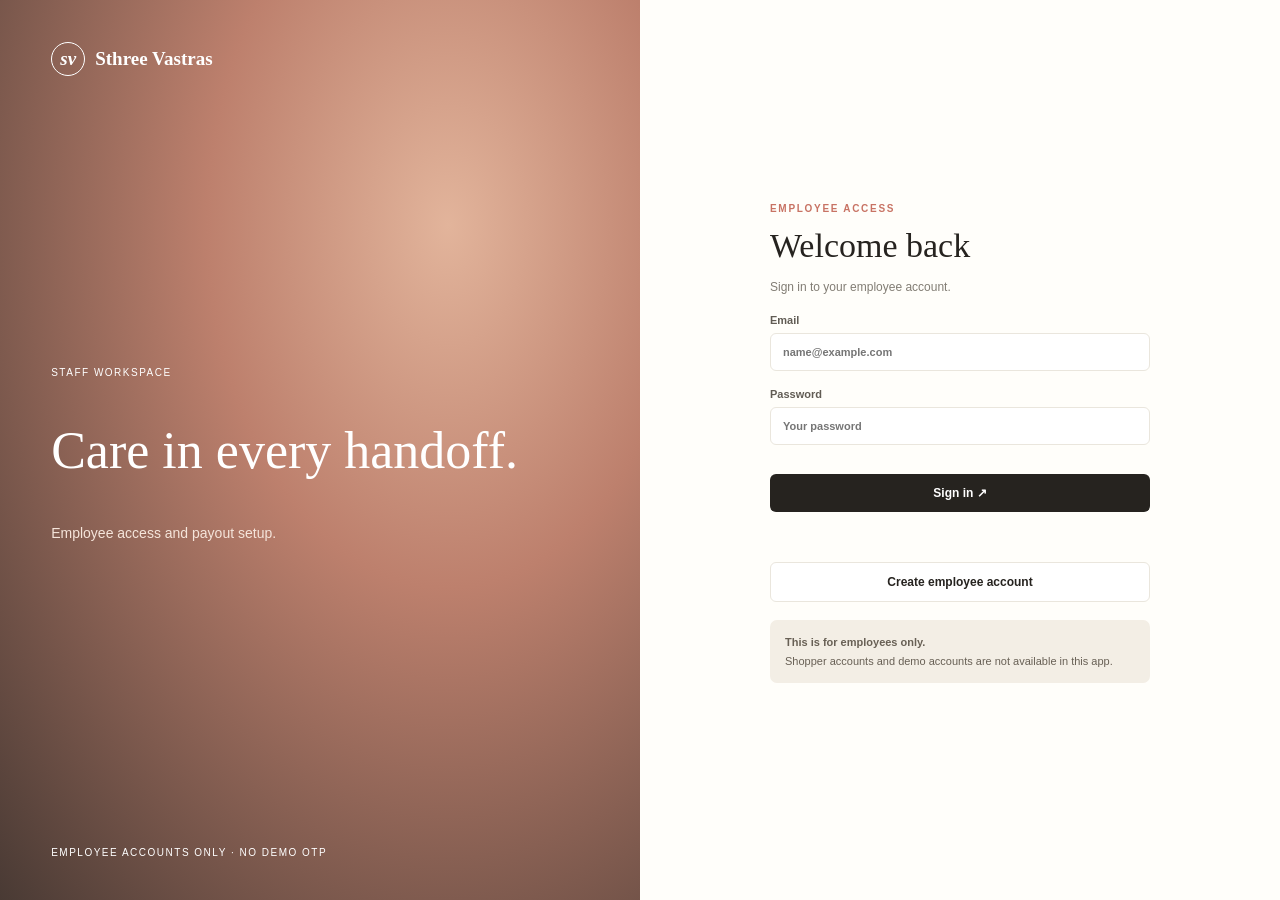
==== commit 1059925d: "Add employee account creation to staff login" ====
--- a/admin-prototype/public/index.html
+++ b/admin-prototype/public/index.html
@@ -9,21 +9,20 @@
 </style>
 </head>
 <body data-runtime-mode="__MODE__">
-<div id="auth" class="auth"><section class="art"><div class="brand"><span class="mark">sv</span>Sthree Vastras</div><div><span class="smallcap">Admin workspace</span><h1>Care in every handoff.</h1><p>Manage employee access and payout setup.</p></div><span class="smallcap">Employee accounts only · no demo OTP</span></section><section class="login-wrap"><form id="login" class="login"><span class="eyebrow">STAFF ACCESS</span><h2>Welcome back</h2><p class="muted">Sign in with an administrator or employee account.</p><label class="label">Email<input name="email" type="email" required autocomplete="username" placeholder="name@example.com"></label><label class="label">Password<input name="password" type="password" required autocomplete="current-password" placeholder="Your password"></label><button class="btn dark full" id="authSubmit">Sign in ↗</button><p id="authError" class="error"></p><div class="notice"><b>No shopper accounts are created here.</b><br>Only the administrator can create employee accounts from People & access.</div></form></section></div>
-<div id="shell" class="shell hidden"><aside class="side"><div class="brand"><span class="mark">sv</span>Sthree Vastras</div><button class="nav active" data-page="home">⌂ &nbsp; Home</button><button class="nav" data-page="deliveries">♧ &nbsp; Deliveries</button><button class="nav admin-only hidden" data-page="admin">▤ &nbsp; People & access</button><button class="nav" data-page="payout">◈ &nbsp; Bank account</button><div class="side-bottom"><button class="nav" data-page="settings">⚙ &nbsp; Settings</button><button class="nav" id="logout">↪ &nbsp; Log out</button></div></aside><main class="main"><header class="top"><button class="hamb" id="menu">☰</button><span id="breadcrumb">Home</span><span class="user-chip" id="userChip"></span></header><div class="content" id="view"></div></main></div>
+<div id="auth" class="auth"><section class="art"><div class="brand"><span class="mark">sv</span>Sthree Vastras</div><div><span class="smallcap">Staff workspace</span><h1>Care in every handoff.</h1><p>Employee access and payout setup.</p></div><span class="smallcap">Employee accounts only · no demo OTP</span></section><section class="login-wrap"><div class="login"><form id="login"><span class="eyebrow">EMPLOYEE ACCESS</span><h2>Welcome back</h2><p class="muted">Sign in to your employee account.</p><label class="label">Email<input name="email" type="email" required autocomplete="username" placeholder="name@example.com"></label><label class="label">Password<input name="password" type="password" required autocomplete="current-password" placeholder="Your password"></label><button class="btn dark full" id="authSubmit">Sign in ↗</button><p id="authError" class="error"></p></form><button class="btn light full" id="showSignup" type="button">Create employee account</button><form id="signup" class="hidden"><h2>Create employee account</h2><p class="muted">Create an employee login using your work details.</p><label class="label">Your name<input name="name" required maxlength="60" autocomplete="name"></label><label class="label">Email<input name="email" type="email" required autocomplete="email" placeholder="name@example.com"></label><label class="label">Password<input name="password" type="password" required minlength="12" autocomplete="new-password" placeholder="At least 12 characters"></label><button class="btn dark full" type="submit">Create account</button><button class="btn light full" id="backToLogin" type="button">Back to sign in</button><p id="signupError" class="error"></p></form><div class="notice"><b>This is for employees only.</b><br>Shopper accounts and demo accounts are not available in this app.</div></div></section></div>
+<div id="shell" class="shell hidden"><aside class="side"><div class="brand"><span class="mark">sv</span>Sthree Vastras</div><button class="nav active" data-page="home">⌂ &nbsp; Home</button><button class="nav" data-page="deliveries">♧ &nbsp; Deliveries</button><button class="nav" data-page="payout">◈ &nbsp; Bank account</button><div class="side-bottom"><button class="nav" data-page="settings">⚙ &nbsp; Settings</button><button class="nav" id="logout">↪ &nbsp; Log out</button></div></aside><main class="main"><header class="top"><button class="hamb" id="menu">☰</button><span id="breadcrumb">Home</span><span class="user-chip" id="userChip"></span></header><div class="content" id="view"></div></main></div>
 <script>
 const $=s=>document.querySelector(s),esc=s=>String(s??'').replace(/[&<>"']/g,c=>({'&':'&amp;','<':'&lt;','>':'&gt;','"':'&quot;',"'":'&#39;'}[c]));let me=null,page='home';
 async function api(url,data){const r=await fetch(url,{method:data?'POST':'GET',headers:data?{'content-type':'application/json'}:{},body:data?JSON.stringify(data):undefined,credentials:'same-origin'});const d=await r.json();if(!r.ok)throw Error(d.error||'Something went wrong.');return d}
 function heading(t,d){return `<h1 class="title">${esc(t)}</h1><p class="sub">${esc(d)}</p>`}function nav(p){page=p;document.querySelectorAll('.nav[data-page]').forEach(b=>b.classList.toggle('active',b.dataset.page===p));render()}
-function authUI(){const yes=!!me;$('#auth').classList.toggle('hidden',yes);$('#shell').classList.toggle('hidden',!yes);if(yes){$('#userChip').textContent=me.email+' · '+me.role;document.querySelectorAll('.admin-only').forEach(b=>b.classList.toggle('hidden',me.role!=='admin'));nav('home')}}
+function authUI(){const yes=!!me;$('#auth').classList.toggle('hidden',yes);$('#shell').classList.toggle('hidden',!yes);if(yes){$('#userChip').textContent=me.email+' · employee';nav('home')}}
 $('#login').onsubmit=async e=>{e.preventDefault();$('#authError').textContent='';const f=new FormData(e.currentTarget);try{const d=await api('/api/login',{email:f.get('email'),password:f.get('password')});me=d.user;authUI()}catch(err){$('#authError').textContent=err.message}};
+$('#showSignup').onclick=()=>{$('#login').classList.add('hidden');$('#showSignup').classList.add('hidden');$('#signup').classList.remove('hidden')};$('#backToLogin').onclick=()=>{$('#signup').classList.add('hidden');$('#login').classList.remove('hidden');$('#showSignup').classList.remove('hidden')};$('#signup').onsubmit=async e=>{e.preventDefault();$('#signupError').textContent='';const f=new FormData(e.currentTarget);try{const d=await api('/api/employee-signup',{name:f.get('name'),email:f.get('email'),password:f.get('password')});me=d.user;authUI()}catch(err){$('#signupError').textContent=err.message}};
 $('#logout').onclick=async()=>{try{await api('/api/logout',{})}catch{}me=null;authUI()};$('#menu').onclick=()=>$('.side').style.display=$('.side').style.display==='flex'?'none':'flex';document.querySelectorAll('.nav[data-page]').forEach(b=>b.onclick=()=>nav(b.dataset.page));
-function render(){if(!me)return;$('#breadcrumb').textContent=page==='admin'?'People & access':page==='payout'?'Bank account':page[0].toUpperCase()+page.slice(1);const v=$('#view');if(page==='home'){v.innerHTML=heading('Welcome to the staff workspace','Demo data and simulated OTP confirmation are turned off.')+`<div class="notice"><b>Employee access is managed here.</b><br>Employees are created by the administrator. Shopper accounts are not part of this admin app.</div><div class="grid"><div class="stat"><span>Employee access</span><strong>Managed by admin</strong></div><div class="stat"><span>Delivery confirmations</span><strong>OTP provider not connected</strong></div><div class="stat"><span>Payout transfers</span><strong>Disabled</strong></div></div>`}
+function render(){if(!me)return;$('#breadcrumb').textContent=page==='payout'?'Bank account':page[0].toUpperCase()+page.slice(1);const v=$('#view');if(page==='home'){v.innerHTML=heading('Welcome to the staff workspace','Demo data and simulated OTP confirmation are turned off.')+`<div class="notice"><b>Employee workspace.</b><br>Employee accounts can be created from the sign-in screen. Shopper accounts are not part of this app.</div><div class="grid"><div class="stat"><span>Account type</span><strong>Employee</strong></div><div class="stat"><span>Delivery confirmations</span><strong>OTP provider not connected</strong></div><div class="stat"><span>Payout transfers</span><strong>Disabled</strong></div></div>`}
 else if(page==='deliveries'){v.innerHTML=heading('Deliveries','Delivery and real OTP services are not connected.')+`<section class="panel"><p>No delivery records are available. This screen will use real order data after the shopping app integration is enabled. No test people or OTPs are generated.</p></section>`}
-else if(page==='admin'){if(me.role!=='admin'){nav('home');return}v.innerHTML=heading('People & access','Create employee accounts and suspend access when needed.')+`<section class="panel"><div class="actions" style="justify-content:space-between;align-items:center"><h3>Employees</h3><button id="addEmployee" class="btn dark">＋ Add employee account</button></div><form id="employeeForm" class="hidden"><div class="cols"><label class="label">Employee name<input name="name" required maxlength="60" autocomplete="name"></label><label class="label">Email address<input name="email" type="email" required autocomplete="email"></label></div><label class="label">Temporary password<input name="password" type="password" required minlength="12" autocomplete="new-password" placeholder="At least 12 characters"></label><p class="muted">The employee role is assigned automatically. Passwords are stored as scrypt hashes.</p><button class="btn dark" type="submit">Create employee</button> <button class="btn light" id="cancelEmployee" type="button">Cancel</button><p id="employeeError" class="error"></p></form><div id="peopleTable">Loading…</div></section>`;$('#addEmployee').onclick=()=>$('#employeeForm').classList.toggle('hidden');$('#cancelEmployee').onclick=()=>$('#employeeForm').classList.add('hidden');$('#employeeForm').onsubmit=async e=>{e.preventDefault();$('#employeeError').textContent='';const f=new FormData(e.currentTarget);try{await api('/api/admin/employees',{name:f.get('name'),email:f.get('email'),password:f.get('password')});e.currentTarget.reset();e.currentTarget.classList.add('hidden');loadPeople()}catch(err){$('#employeeError').textContent=err.message}};loadPeople()}
 else if(page==='payout'){v.innerHTML=heading('Bank account','Choose an account type. Details will be entered only on a configured payment provider’s secure hosted page.')+`<div class="cols"><section class="panel"><span class="badge">HOSTED SETUP NOT CONNECTED</span><h3 style="margin-top:14px">Add a payout account</h3><p>Select the account type:</p><div class="actions"><button type="button" class="btn acct-type active" data-type="savings">Savings account</button><button type="button" class="btn acct-type" data-type="current">Current account</button></div><p id="accountTypeNote" class="muted">Savings account selected.</p><button class="btn dark" disabled>Continue to secure setup ↗</button><p class="warning">Bank details are not collected or stored here. Provider setup is pending.</p></section><section class="panel"><h3>Payout status</h3><span class="badge">TRANSFERS DISABLED</span><p>No payout split or transfer rule is configured in this app.</p></section></div>`;document.querySelectorAll('[data-type]').forEach(b=>b.onclick=()=>{document.querySelectorAll('[data-type]').forEach(x=>x.classList.toggle('active',x===b));$('#accountTypeNote').textContent=(b.dataset.type==='savings'?'Savings':'Current')+' account selected.'})}
-else if(page==='settings'){v.innerHTML=heading('Settings','Switch administrator accounts or end this session.')+`<div class="panel"><h3>Current account</h3><p>${esc(me.email)}<br>Role: ${esc(me.role)}</p><button class="btn light" id="switch">Switch account</button> <button class="btn light" id="logout2">Log out</button></div>`;$('#switch').onclick=$('#logout2').onclick=()=>$('#logout').click()}}
-async function loadPeople(){try{const d=await api('/api/admin/people');$('#peopleTable').innerHTML=d.people.length?`<table class="table"><thead><tr><th>Employee</th><th>Status</th><th>Action</th></tr></thead><tbody>${d.people.map(u=>`<tr><td>${esc(u.name)}<br><small>${esc(u.email)}</small></td><td>${u.banned?'Suspended':'Active'}</td><td><button class="btn light" data-ban="${esc(u.email)}" ${u.banned?'disabled':''}>${u.banned?'Banned':'Ban'}</button></td></tr>`).join('')}</tbody></table>`:'No employee accounts yet. Choose Add employee account to create one.';document.querySelectorAll('[data-ban]').forEach(b=>b.onclick=async()=>{try{await api('/api/admin/ban',{email:b.dataset.ban,banned:true});loadPeople()}catch(e){$('#peopleTable').textContent=e.message}})}catch(e){$('#peopleTable').textContent=e.message}}
+else if(page==='settings'){v.innerHTML=heading('Settings','Switch employee accounts or end this session.')+`<div class="panel"><h3>Current account</h3><p>${esc(me.email)}<br>Account type: Employee</p><button class="btn light" id="switch">Switch account</button> <button class="btn light" id="logout2">Log out</button></div>`;$('#switch').onclick=$('#logout2').onclick=()=>$('#logout').click()}}
 (async()=>{try{const d=await api('/api/me');me=d.user;authUI()}catch{}})();
 </script>
 </body></html>
